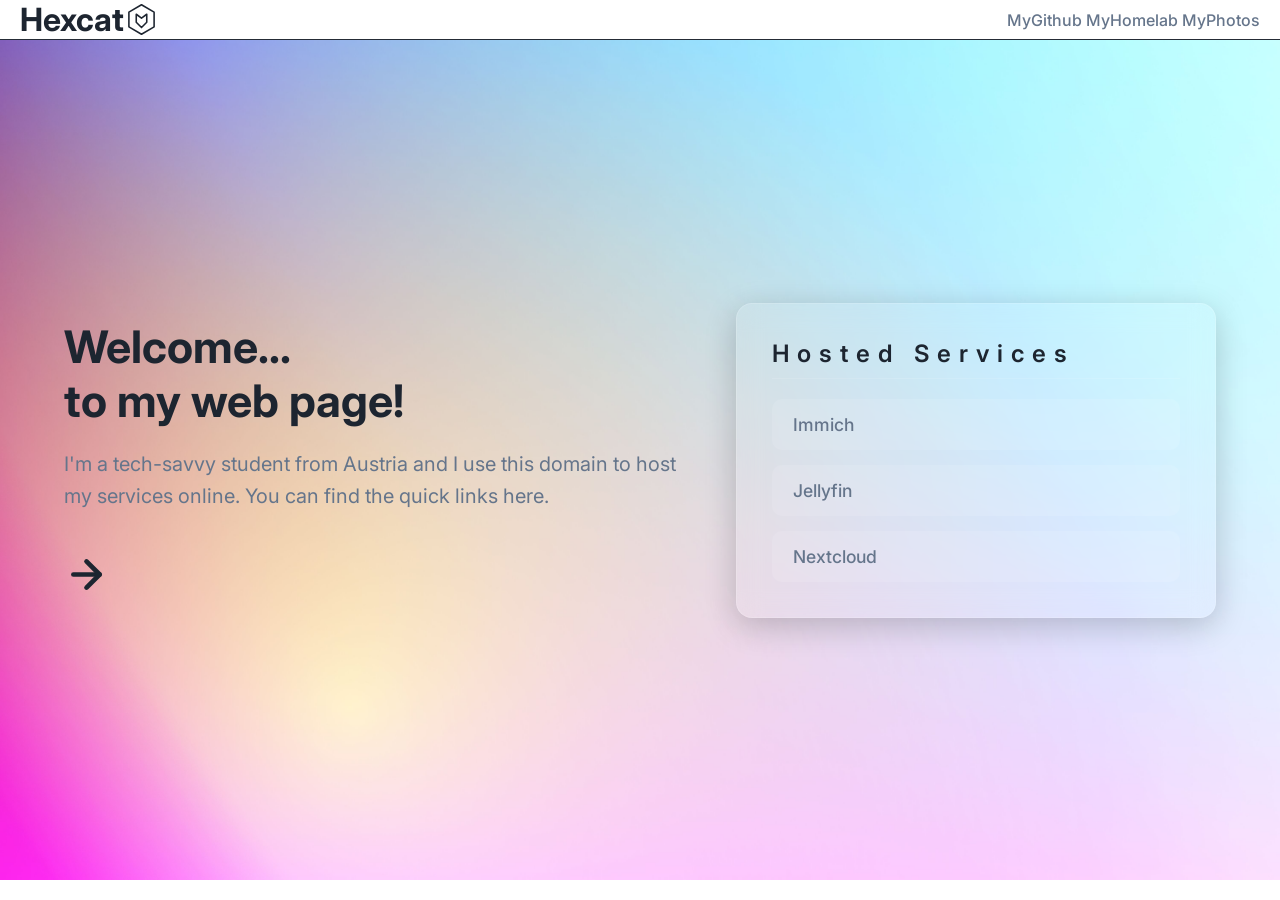
==== index.html @ 540a3f4b "First version of my landing page of hexcat.at." ====
<!DOCTYPE html>
<html lang="en">
<head>
    <meta charset="UTF-8">
    <meta name="viewport" content="width=device-width, initial-scale=1.0">
    <link rel="stylesheet" href="style/style.css">
    <title>Welcome - hexcat.at</title>
</head>
<body>
    <header>
        <div id="logo">
            <h1>Hexcat</h1>
            <svg viewBox="0 0 100 100" xmlns="http://www.w3.org/2000/svg">
                <polygon points="50,8 86,29 86,71 50,92 14,71 14,29"
                         fill="none"
                         stroke="#1D2530"
                         stroke-width="4.5"
                         stroke-linejoin="round" />

                <path d="M 35,35
                         L 50,46
                         L 65,35
                         L 65,58
                         L 50,73
                         L 35,58
                         Z"
                      fill="none"
                      stroke="#1D2530"
                      stroke-width="4.5"
                      stroke-linecap="round"
                      stroke-linejoin="round" />
            </svg>
        </div>
        
        <nav>
            <a href="https://github.com">MyGithub</a>
            <a href="#">MyHomelab</a>
            <a href="#">MyPhotos</a>
        </nav>
    </header>
    <div id="hero">
        <div id="hero-content">
            <div class="hero-left">
                <h1><b>Welcome...</b></b><br>to my web page!</h1>
                <h2>I'm a tech-savvy student from Austria and I use this domain to host my services online. You can find the quick links here.</h2>
                <div class="hero-arrow">
                    <svg viewBox="0 0 24 24" fill="none" stroke="currentColor" stroke-width="2.5" stroke-linecap="round" stroke-linejoin="round">
                        <line x1="5" y1="12" x2="19" y2="12"></line>
                        <polyline points="12 5 19 12 12 19"></polyline>
                    </svg>
                </div>
            </div>
            <div class="hero-right">
                <h3>Hosted Services</h3>
                <ul class="service-links">
                    <li><a href="https://immich.hexcat.at" target="_blank" rel="noopener noreferrer">Immich</a></li>
                    <li><a href="https://jellyfin.hexcat.at" target="_blank" rel="noopener noreferrer">Jellyfin</a></li>
                    <li><a href="https://nextcloud.hexcat.at" target="_blank" rel="noopener noreferrer">Nextcloud</a></li>
                </ul>
            </div>
        </div>
    </div>
    <footer></footer>
    <!--<script src="js/script.js"></script>-->
</body>
</html>
---- style/style.css ----
@import url('https://fonts.googleapis.com/css2?family=Inter:ital,opsz,wght@0,14..32,100..900;1,14..32,100..900&display=swap');
*{
    box-sizing: border-box;
    margin: 0;
    padding: 0;
}
body{
    font-family: Inter,system-ui,sans-serif;
    color: #1D2530;
}

/*HEADER*/
header{
    padding: 0 20px;
    display: flex;
    height: 40px;
    justify-content: space-between;
    align-items: center;
    border-bottom: #252c36 1px solid;
}
#logo{
    display: flex;
    align-items: center;
}
#logo h1{
}
#logo svg{
    width: 35px;
    height: 35px;
    fill: none;
    stroke: #1D2530;
    stroke-width: 2;
    stroke-linejoin: round;
}
nav a{
    color: #65758B;
    text-decoration: none;
    font-weight: 500;
}


/*HERO*/
#hero{
    min-height: calc(100vh - 60px);
    background-color: #f8fafc;
    background-image: url("../img/bg/pexels-codioful-7134981.jpg");
    background-position: center;
    background-size: cover;
    display: flex;
    align-items: center;
    color: #1D2530;
}
#hero-content{
    width: 90%;
    max-width: 1200px;
    margin: 0 auto;
    display: flex;
    align-items: center;
    justify-content: space-between;
    gap: 60px;
}
/* Left Hero*/
.hero-left{
    flex: 1.2;
}
.hero-left h1{
    font-size: 2.8rem;
    margin-bottom: 20px;
}
.hero-left h2{
    font-size: 1.25rem;
    font-weight: 400;
    line-height: 1.6;
    color: #65758B;
}
/* Arrow Animation*/
.hero-arrow{
    margin-top: 40px;
    color: #1D2530;
    display: inline-block;
    animation: bounceRight 2s infinite;
}
.hero-arrow svg{
    width: 45px;
    height: 45px;
}
@keyframes bounceRight {
    0%, 20%, 50%, 80%, 100% {transform: translateX(0);}
    40% { transform: translateX(12px)}
    60% { transform: translateX(6px)}
}

/*Right Hero*/
.hero-right{
    flex: 0.8;
    background: rgba(255, 255, 255, 0.07);
    padding: 35px;
    border-radius: 16px;
    backdrop-filter: blur(12px);
    -webkit-backdrop-filter: blur(12px);
    border: 1px solid rgba(255, 255, 255, 0.15);
    box-shadow: 0 8px 32px 0 rgba(0, 0, 0, 0.2);
}
.hero-right h3{
    font-size: 1.5rem;
    margin-bottom: 20px;
    font-weight: 600;
    letter-spacing: 0.5rem;
    border-bottom: 1px solid rgba(255, 255, 255, 0.1);
    padding-bottom: 10px;
}
.service-links{
    list-style: none;
}
.service-links li{
    margin-bottom: 15px;
}
.service-links li:last-child{
    margin-bottom: 0;
}
.service-links a{
    display: block;
    color: #65758B;
    text-decoration: none;
    font-size: 1.1rem;
    font-weight: 500;
    padding: 14px 20px;
    background: rgba(255, 255, 255, 0.1);
    border-radius: 10px;
    transition: all 0.25s ease;
    border: 1px solid transparent;
}
.service-links a:hover{
    background: rgba(255, 255, 255, 0.2);

}
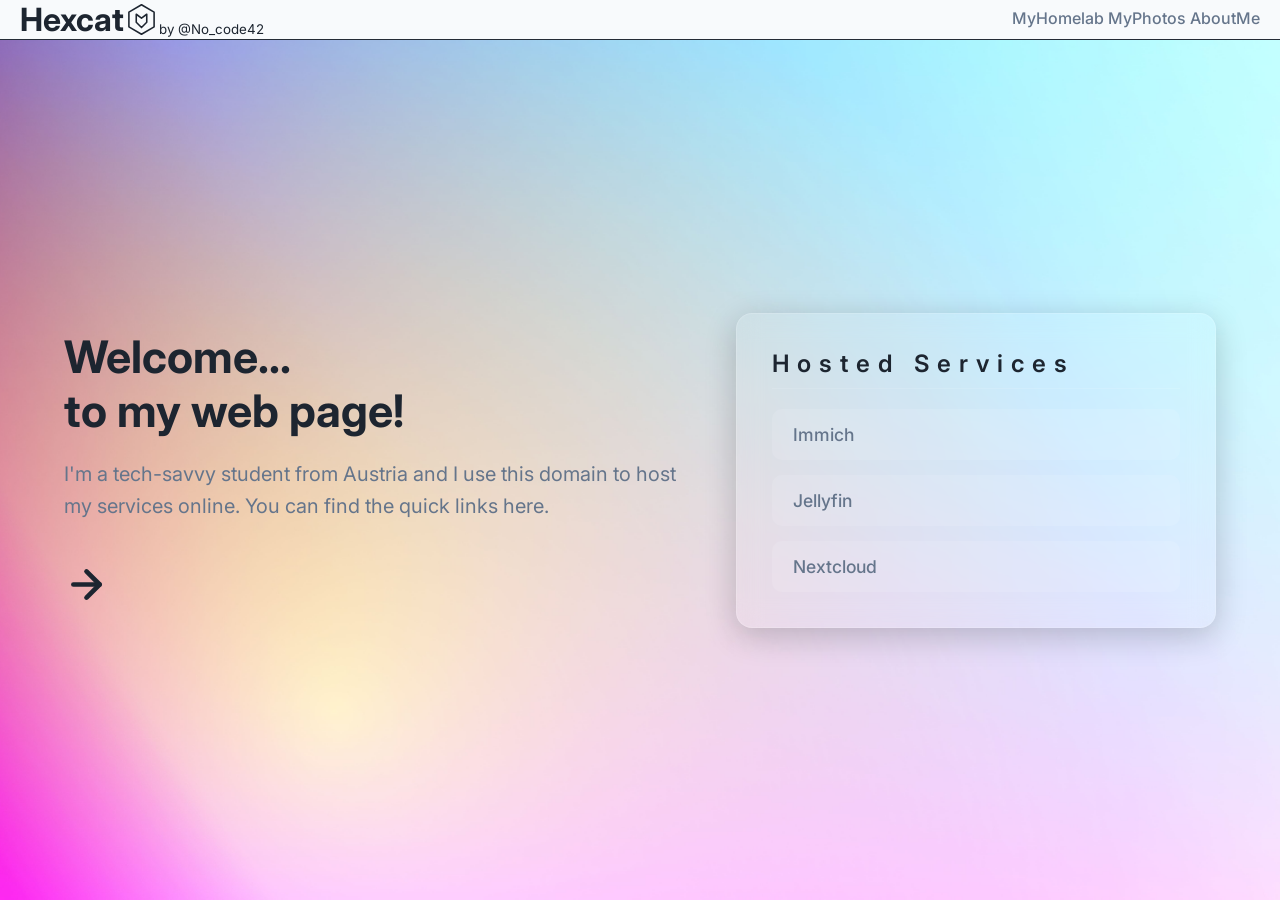
==== commit 9b6a8555: "Optimized header layout, added "made by" link, added hover effects for the nav-bar, created files fo" ====
--- a/index.html
+++ b/index.html
@@ -8,37 +8,39 @@
 </head>
 <body>
     <header>
-        <div id="logo">
-            <h1>Hexcat</h1>
-            <svg viewBox="0 0 100 100" xmlns="http://www.w3.org/2000/svg">
-                <polygon points="50,8 86,29 86,71 50,92 14,71 14,29"
-                         fill="none"
-                         stroke="#1D2530"
-                         stroke-width="4.5"
-                         stroke-linejoin="round" />
+        <div class="header-left">
+            <a href="#top" id="logo">
+                <h1>Hexcat</h1>
+                <svg viewBox="0 0 100 100" xmlns="http://www.w3.org/2000/svg">
+                    <polygon points="50,8 86,29 86,71 50,92 14,71 14,29"
+                             fill="none"
+                             stroke="#1D2530"
+                             stroke-width="4.5"
+                             stroke-linejoin="round" />
 
-                <path d="M 35,35
-                         L 50,46
-                         L 65,35
-                         L 65,58
-                         L 50,73
-                         L 35,58
-                         Z"
-                      fill="none"
-                      stroke="#1D2530"
-                      stroke-width="4.5"
-                      stroke-linecap="round"
-                      stroke-linejoin="round" />
-            </svg>
+                    <path d="M 35,35
+                             L 50,46
+                             L 65,35
+                             L 65,58
+                             L 50,73
+                             L 35,58
+                             Z"
+                          fill="none"
+                          stroke="#1D2530"
+                          stroke-width="4.5"
+                          stroke-linecap="round"
+                          stroke-linejoin="round" />
+                </svg>
+            </a>
+            <a href="https://www.instagram.com/no_code42/" class="by-tag" target="_blank"><sub>by @No_code42</sub></a>
         </div>
-        
         <nav>
-            <a href="https://github.com">MyGithub</a>
-            <a href="#">MyHomelab</a>
-            <a href="#">MyPhotos</a>
+            <a href="pages/homelab.html">MyHomelab</a>
+            <a href="pages/photos.html">MyPhotos</a>
+            <a href="pages/about.html">AboutMe</a>
         </nav>
     </header>
-    <div id="hero">
+    <main id="hero">
         <div id="hero-content">
             <div class="hero-left">
                 <h1><b>Welcome...</b></b><br>to my web page!</h1>
@@ -53,13 +55,13 @@
             <div class="hero-right">
                 <h3>Hosted Services</h3>
                 <ul class="service-links">
-                    <li><a href="https://immich.hexcat.at" target="_blank" rel="noopener noreferrer">Immich</a></li>
-                    <li><a href="https://jellyfin.hexcat.at" target="_blank" rel="noopener noreferrer">Jellyfin</a></li>
+                    <li><a href="https://photos.hexcat.at" target="_blank" rel="noopener noreferrer">Immich</a></li>
+                    <li><a href="https://stream.hexcat.at" target="_blank" rel="noopener noreferrer">Jellyfin</a></li>
                     <li><a href="https://nextcloud.hexcat.at" target="_blank" rel="noopener noreferrer">Nextcloud</a></li>
                 </ul>
             </div>
         </div>
-    </div>
+    </main>
     <footer></footer>
     <!--<script src="js/script.js"></script>-->
 </body>
--- a/style/style.css
+++ b/style/style.css
@@ -5,9 +5,16 @@
     margin: 0;
     padding: 0;
 }
+html{
+    scroll-behavior: smooth;
+}
 body{
     font-family: Inter,system-ui,sans-serif;
     color: #1D2530;
+    background-color: #f8fafc;
+    background-image: url("../img/bg/pexels-codioful-7134981.jpg");
+    background-position: center;
+    background-size: cover;
 }
 
 /*HEADER*/
@@ -18,6 +25,18 @@
     justify-content: space-between;
     align-items: center;
     border-bottom: #252c36 1px solid;
+    background-color: #f8fafc;
+}
+header a{
+    color: #1D2530;
+    text-decoration: none;
+}
+.header-left{
+    display: flex;
+    align-items: end;
+}
+.by-tag{
+padding-bottom:2px;
 }
 #logo{
     display: flex;
@@ -37,16 +56,33 @@
     color: #65758B;
     text-decoration: none;
     font-weight: 500;
-}
-
+    position: relative;
+    display: inline-block;
+    overflow: hidden;
+}
+nav a::after {
+    content: '';
+    position: absolute;
+    bottom: 0;
+    left: 0;
+    height: 1px;
+    width: 100%;
+    background-color: #65758B;
+    background-size: 200% auto;
+    transition: all .5s;
+    transform: translateX(-100%);
+}
+nav a:hover::after {
+    transform: translateX(0%);
+}
+nav a, .nav-active::after{
+    transform: translateX(0%);
+}
 
 /*HERO*/
 #hero{
-    min-height: calc(100vh - 60px);
-    background-color: #f8fafc;
-    background-image: url("../img/bg/pexels-codioful-7134981.jpg");
-    background-position: center;
-    background-size: cover;
+    min-height: calc(100vh - 40px);
+
     display: flex;
     align-items: center;
     color: #1D2530;
@@ -134,4 +170,131 @@
 .service-links a:hover{
     background: rgba(255, 255, 255, 0.2);
 
+}
+/*HERO RESPONSIVE */
+@media (max-width: 900px) {
+    #hero-content {
+        flex-direction: column;
+        gap: 40px;
+        text-align: center;
+        padding: 50px 0;
+    }
+
+    .hero-left h1 {
+        font-size: 2.2rem;
+    }
+
+    /* Pfeil dreht sich auf Mobile nach unten und bounct vertikal */
+    .hero-arrow {
+        margin-top: 25px;
+        animation: bounceDown 2s infinite;
+    }
+
+    .hero-right {
+        width: 100%;
+        max-width: 450px;
+    }
+
+    .service-links a:hover {
+        transform: translateY(-4px); /* Auf Mobile lieber nach oben statt nach rechts swipen */
+    }
+}
+
+@keyframes bounceDown {
+    0%, 20%, 50%, 80%, 100% { transform: translateY(0) rotate(90deg); }
+    40% { transform: translateY(12px) rotate(90deg); }
+    60% { transform: translateY(6px) rotate(90deg); }
+}
+
+/* --- ABOUT SECTION --- */
+#about {
+    min-height: calc(100vh - 40px);
+    width: 90%;
+    max-width: 1200px;
+    margin: 10vh auto 0 auto;
+    display: flex;
+    flex-direction: column;
+    align-items: center;
+    color: #1D2530;
+}
+
+.about-row {
+    display: flex;
+    flex-direction: row;
+    align-items: center;
+    justify-content: space-between;
+    gap: 60px;
+    margin-bottom: 10vh;
+    width: 100%;
+}
+
+.about-row-left, .about-row-right {
+    flex: 1.2;
+}
+
+/* Überschriften-Hierarchie */
+.about-row h1 {
+    font-size: 2.5rem;
+    font-weight: 800;
+    line-height: 1.2;
+    margin-bottom: 20px;
+    letter-spacing: -0.03em;
+}
+
+.about-row h2 {
+    font-size: 1.6rem;
+    font-weight: 600;
+    line-height: 1.3;
+    margin-bottom: 15px;
+    color: #252c36;
+}
+
+.about-row h3 {
+    font-size: 1.2rem;
+    font-weight: 600;
+    color: #65758B;
+    margin-bottom: 15px;
+}
+
+/* Fließtext / Absätze */
+.about-row p {
+    font-size: 1.1rem;
+    line-height: 1.6;
+    color: #4A5568; /* Leicht sanfteres Dunkelgrau für Fließtext */
+    margin-bottom: 15px;
+}
+
+/* Listen-Formatierung */
+.about-row ul {
+    list-style-position: inside;
+    margin-bottom: 20px;
+}
+
+.about-row li {
+    font-size: 1.1rem;
+    color: #4A5568;
+    margin-bottom: 8px;
+    line-height: 1.5;
+}
+
+/* Call to Action (CTA) am Ende */
+.about-cta {
+    text-align: center;
+    margin: 5vh 0 10vh 0;
+    font-size: 1.5rem;
+    font-weight: 500;
+}
+
+.about-cta a {
+    color: #1D2530;
+    text-decoration: none;
+    font-weight: 700;
+    border-bottom: 2px solid #65758B;
+    transition: color 0.2s ease, border-color 0.2s ease;
+    padding-bottom: 2px;
+}
+
+.about-cta a:hover {
+    color: #65758B;
+    border-color: #1D2530;
 }
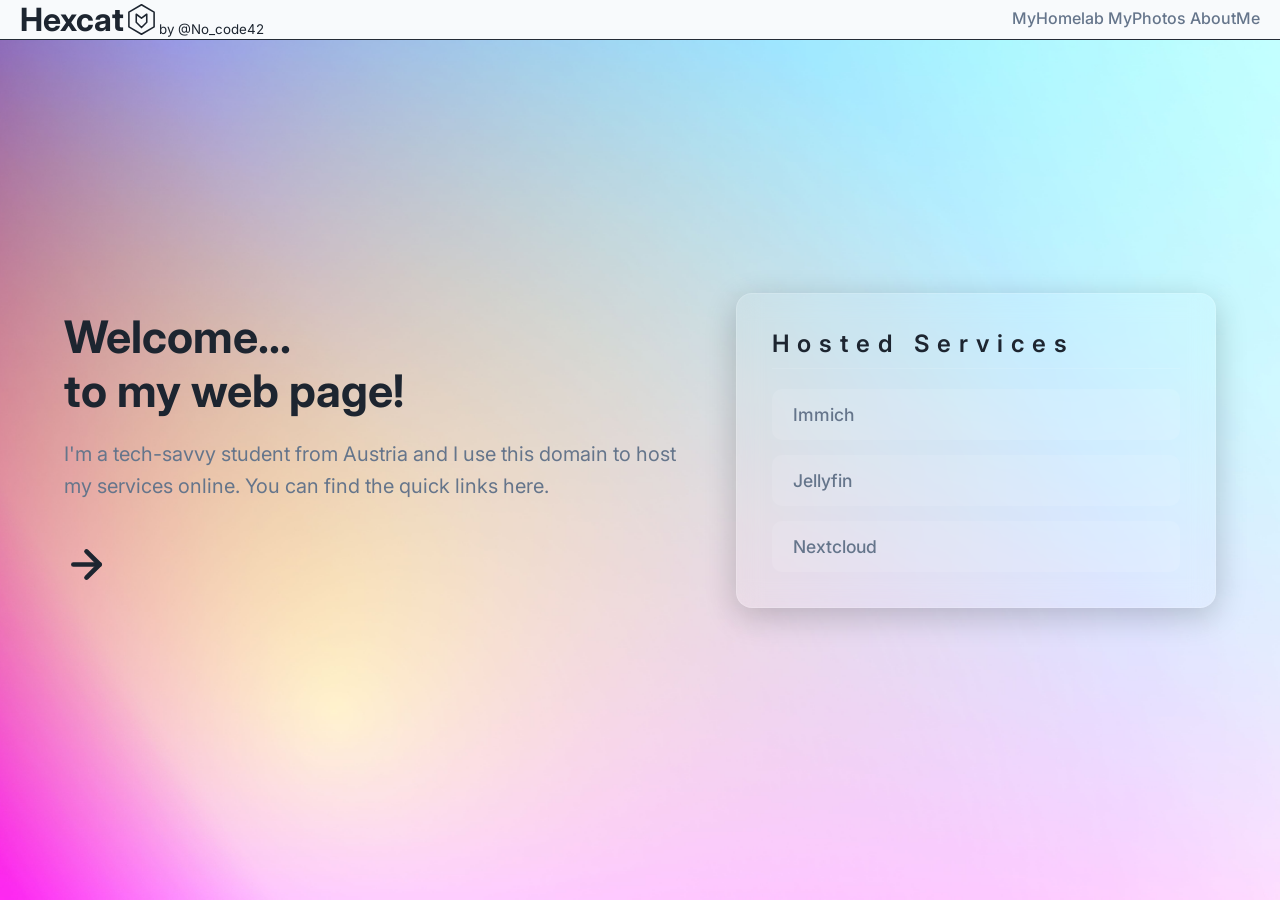
==== commit f69186e6: "Finished layout, content and responsive design of all pages." ====
--- a/index.html
+++ b/index.html
@@ -3,6 +3,7 @@
 <head>
     <meta charset="UTF-8">
     <meta name="viewport" content="width=device-width, initial-scale=1.0">
+    <link rel="icon" type="image/svg+xml" href="img/icons/cat-isolated.svg">
     <link rel="stylesheet" href="style/style.css">
     <title>Welcome - hexcat.at</title>
 </head>
@@ -62,7 +63,5 @@
             </div>
         </div>
     </main>
-    <footer></footer>
-    <!--<script src="js/script.js"></script>-->
 </body>
 </html>
--- a/style/style.css
+++ b/style/style.css
@@ -19,6 +19,11 @@
 
 /*HEADER*/
 header{
+    position: fixed;
+    width: 100%;
+    z-index: 99;
+    top: 0;
+    left: 0;
     padding: 0 20px;
     display: flex;
     height: 40px;
@@ -81,8 +86,7 @@
 
 /*HERO*/
 #hero{
-    min-height: calc(100vh - 40px);
-
+    height: 100vh;
     display: flex;
     align-items: center;
     color: #1D2530;
@@ -184,7 +188,6 @@
         font-size: 2.2rem;
     }
 
-    /* Pfeil dreht sich auf Mobile nach unten und bounct vertikal */
     .hero-arrow {
         margin-top: 25px;
         animation: bounceDown 2s infinite;
@@ -196,7 +199,7 @@
     }
 
     .service-links a:hover {
-        transform: translateY(-4px); /* Auf Mobile lieber nach oben statt nach rechts swipen */
+        transform: translateY(-4px);
     }
 }
 
@@ -206,9 +209,9 @@
     60% { transform: translateY(6px) rotate(90deg); }
 }
 
-/* --- ABOUT SECTION --- */
+/* --- ABOUT PAGE --- */
 #about {
-    min-height: calc(100vh - 40px);
+    min-height: 100vh;
     width: 90%;
     max-width: 1200px;
     margin: 10vh auto 0 auto;
@@ -231,8 +234,15 @@
 .about-row-left, .about-row-right {
     flex: 1.2;
 }
-
-/* Überschriften-Hierarchie */
+.about-row-left img, .about-row-right img {
+    max-width: 40vh;
+    overflow: hidden;
+    border-radius: 12px;
+    background-color: rgba(255, 255, 255, 0.05);
+    border: 1px solid rgba(255, 255, 255, 0.1);
+    box-shadow: 0 4px 20px rgba(0, 0, 0, 0.05);
+}
+
 .about-row h1 {
     font-size: 2.5rem;
     font-weight: 800;
@@ -256,15 +266,13 @@
     margin-bottom: 15px;
 }
 
-/* Fließtext / Absätze */
 .about-row p {
     font-size: 1.1rem;
     line-height: 1.6;
-    color: #4A5568; /* Leicht sanfteres Dunkelgrau für Fließtext */
-    margin-bottom: 15px;
-}
-
-/* Listen-Formatierung */
+    color: #4A5568;
+    margin-bottom: 15px;
+}
+
 .about-row ul {
     list-style-position: inside;
     margin-bottom: 20px;
@@ -277,7 +285,7 @@
     line-height: 1.5;
 }
 
-/* Call to Action (CTA) am Ende */
+/* Call to Action */
 .about-cta {
     text-align: center;
     margin: 5vh 0 10vh 0;
@@ -297,4 +305,345 @@
 .about-cta a:hover {
     color: #65758B;
     border-color: #1D2530;
+}
+/* --- ABOUT RESPONSIVE --- */
+@media (max-width: 900px) {
+    #about {
+        margin-top: 60px;
+        padding-bottom: 40px;
+    }
+
+    .about-row {
+        flex-direction: column;
+        gap: 35px;
+        margin-bottom: 8vh;
+        text-align: center;
+    }
+
+    .about-row:nth-of-type(2) {
+        flex-direction: column-reverse;
+    }
+
+    .about-row-left, .about-row-right {
+        width: 100%;
+    }
+
+    .about-row-left img, .about-row-right img {
+        max-width: 100%;
+        width: 280px;
+        height: auto;
+        max-height: 35vh;
+        object-fit: cover;
+        margin: 0 auto;
+    }
+
+    .about-row h1 {
+        font-size: 2rem;
+    }
+
+    .about-row h2 {
+        font-size: 1.4rem;
+    }
+
+    .about-row h3 {
+        font-size: 1.1rem;
+    }
+
+    .about-row ul {
+        display: inline-block;
+        text-align: left;
+        margin: 0 auto 20px auto;
+    }
+}
+
+/* --- PHOTO PAGE --- */
+#photos{
+    min-height: 100vh;
+    width: 90%;
+    max-width: 1200px;
+    margin: 10vh auto 0 auto;
+    color: #1D2530;
+}
+.photo-intro {
+    text-align: center;
+    margin-bottom: 60px;
+}
+
+.photo-intro h1 {
+    font-size: 2.8rem;
+    font-weight: 800;
+    margin-bottom: 15px;
+}
+
+.photo-intro p {
+    font-size: 1.2rem;
+    color: #65758B;
+}
+
+.photo-grid {
+    display: grid;
+    grid-template-columns: repeat(auto-fill, minmax(250px, 1fr));
+    grid-auto-rows: 220px;
+    gap: 20px;
+    grid-auto-flow: dense;
+    margin-bottom: 10vh;
+}
+
+.photo-item {
+    position: relative;
+    overflow: hidden;
+    border-radius: 12px;
+    background-color: rgba(255, 255, 255, 0.05);
+    border: 1px solid rgba(255, 255, 255, 0.1);
+    box-shadow: 0 4px 20px rgba(0, 0, 0, 0.05);
+}
+
+.photo-item img {
+    width: 100%;
+    height: 100%;
+    object-fit: cover;
+    display: block;
+    transition: transform 0.4s cubic-bezier(0.25, 1, 0.5, 1);
+}
+
+.photo-item:hover img {
+    transform: scale(1.04);
+}
+
+@media (min-width: 600px) {
+    .photo-item.wide {
+        grid-column: span 2;
+    }
+    .photo-item.tall {
+        grid-row: span 2;
+    }
+    .photo-item.big {
+        grid-column: span 2;
+        grid-row: span 2;
+    }
+}
+
+/* Responsive Mobile */
+@media (max-width: 600px) {
+    .photo-grid {
+        grid-template-columns: 1fr;
+        grid-auto-rows: 300px;
+    }
+}
+
+/* --- HOMELAB SECTION --- */
+#homelab {
+    width: 90%;
+    max-width: 1200px;
+    margin: 10vh auto 0 auto;
+    color: #1D2530;
+}
+
+.homelab-intro {
+    text-align: center;
+    margin-bottom: 80px;
+}
+
+.homelab-intro h1 {
+    font-size: 2.8rem;
+    font-weight: 800;
+    margin-bottom: 15px;
+}
+
+.homelab-intro p {
+    font-size: 1.2rem;
+    color: #65758B;
+    max-width: 600px;
+    margin: 0 auto;
+}
+
+/* --- HARDWARE SPLIT SECTION --- */
+.hardware-section {
+    display: flex;
+    flex-direction: row;
+    gap: 60px;
+    align-items: center;
+    margin-bottom: 12vh;
+}
+
+.hardware-visual, .hardware-specs {
+    flex: 1;
+}
+
+/* --- HARDWARE VISUAL FRAME --- */
+.hardware-visual {
+    flex: 1;
+    background: rgba(255, 255, 255, 0.1);
+    backdrop-filter: blur(16px);
+    -webkit-backdrop-filter: blur(16px);
+    border: 1px solid rgba(255, 255, 255, 0.25);
+    border-radius: 20px;
+    padding: 16px;
+    box-shadow: 0 20px 40px rgba(0, 0, 0, 0.12),
+    0 1px 3px rgba(0, 0, 0, 0.05);
+    transition: transform 0.4s cubic-bezier(0.25, 1, 0.5, 1),
+    box-shadow 0.4s cubic-bezier(0.25, 1, 0.5, 1);
+    display: flex;
+    align-items: center;
+    justify-content: center;
+}
+
+.hardware-visual:hover {
+    transform: translateY(-6px);
+    box-shadow: 0 30px 60px rgba(0, 0, 0, 0.18),
+    0 2px 8px rgba(0, 0, 0, 0.08);
+}
+
+.hardware-visual img {
+    width: 100%;
+    height: auto;
+    max-height: 500px;
+    object-fit: contain;
+    border-radius: 12px;
+    box-shadow: inset 0 0 20px rgba(0,0,0,0.2);
+    display: block;
+}
+
+/* Responsive Mobile */
+@media (max-width: 900px) {
+    .hardware-visual {
+        width: 100%;
+        padding: 10px;
+    }
+    .hardware-visual img {
+        max-height: 350px;
+    }
+}
+
+.rack-photo-placeholder {
+    width: 100%;
+    height: 450px;
+    background: rgba(255, 255, 255, 0.15);
+    backdrop-filter: blur(12px);
+    -webkit-backdrop-filter: blur(12px);
+    border: 1px solid rgba(255, 255, 255, 0.2);
+    border-radius: 16px;
+    box-shadow: 0 8px 32px 0 rgba(0, 0, 0, 0.1);
+    display: flex;
+    align-items: center;
+    justify-content: center;
+    color: #65758B;
+}
+
+.hardware-specs h2 {
+    font-size: 2.2rem;
+    font-weight: 700;
+    margin-bottom: 15px;
+}
+
+.hardware-specs > p {
+    font-size: 1.1rem;
+    color: #65758B;
+    margin-bottom: 30px;
+}
+
+.spec-item {
+    display: flex;
+    flex-direction: row;
+    gap: 20px;
+    margin-bottom: 25px;
+    background: rgba(255, 255, 255, 0.4);
+    padding: 20px;
+    border-radius: 12px;
+    border: 1px solid rgba(255, 255, 255, 0.5);
+}
+
+.spec-item h3 {
+    font-size: 1.2rem;
+    font-weight: 600;
+    margin-bottom: 5px;
+}
+
+.spec-item p {
+    font-size: 1rem;
+    color: #4A5568;
+    line-height: 1.5;
+}
+
+/* --- SOFTWARE GRID SECTION --- */
+.software-section h2 {
+    font-size: 2.2rem;
+    font-weight: 700;
+    text-align: center;
+    margin-bottom: 10px;
+}
+
+.software-section .section-desc {
+    text-align: center;
+    font-size: 1.1rem;
+    color: #65758B;
+    margin-bottom: 40px;
+}
+
+.software-grid {
+    display: grid;
+    grid-template-columns: repeat(auto-fill, minmax(320px, 1fr));
+    gap: 25px;
+    margin-bottom: 10vh;
+}
+
+.software-card {
+    background: rgba(255, 255, 255, 0.2);
+    backdrop-filter: blur(8px);
+    -webkit-backdrop-filter: blur(8px);
+    border: 1px solid rgba(255, 255, 255, 0.2);
+    padding: 25px;
+    border-radius: 14px;
+    box-shadow: 0 4px 20px rgba(0, 0, 0, 0.05);
+    transition: transform 0.3s ease, background 0.3s ease;
+}
+
+.software-card:hover {
+    transform: translateY(-5px);
+    background: rgba(255, 255, 255, 0.4);
+}
+
+.card-header {
+    display: flex;
+    justify-content: space-between;
+    align-items: center;
+    margin-bottom: 15px;
+}
+
+.card-header h3 {
+    font-size: 1.3rem;
+    font-weight: 700;
+}
+
+.badge {
+    font-size: 0.75rem;
+    font-weight: 600;
+    padding: 4px 10px;
+    border-radius: 20px;
+    text-transform: uppercase;
+    letter-spacing: 0.05em;
+}
+.badge.media { background: #E0F2FE; color: #0369A1; }
+.badge.storage { background: #DCFCE7; color: #15803D; }
+.badge.network { background: #FEE2E2; color: #B91C1C; }
+.badge.core { background: #F3E8FF; color: #6B21A8; }
+
+.software-card p {
+    font-size: 0.95rem;
+    color: #4A5568;
+    line-height: 1.6;
+}
+
+/* --- RESPONSIVE ADJUSTMENTS --- */
+@media (max-width: 900px) {
+    .hardware-section {
+        flex-direction: column;
+        gap: 40px;
+    }
+    .hardware-visual, .hardware-specs {
+        width: 100%;
+    }
+    .rack-photo-placeholder {
+        height: 300px;
+    }
 }
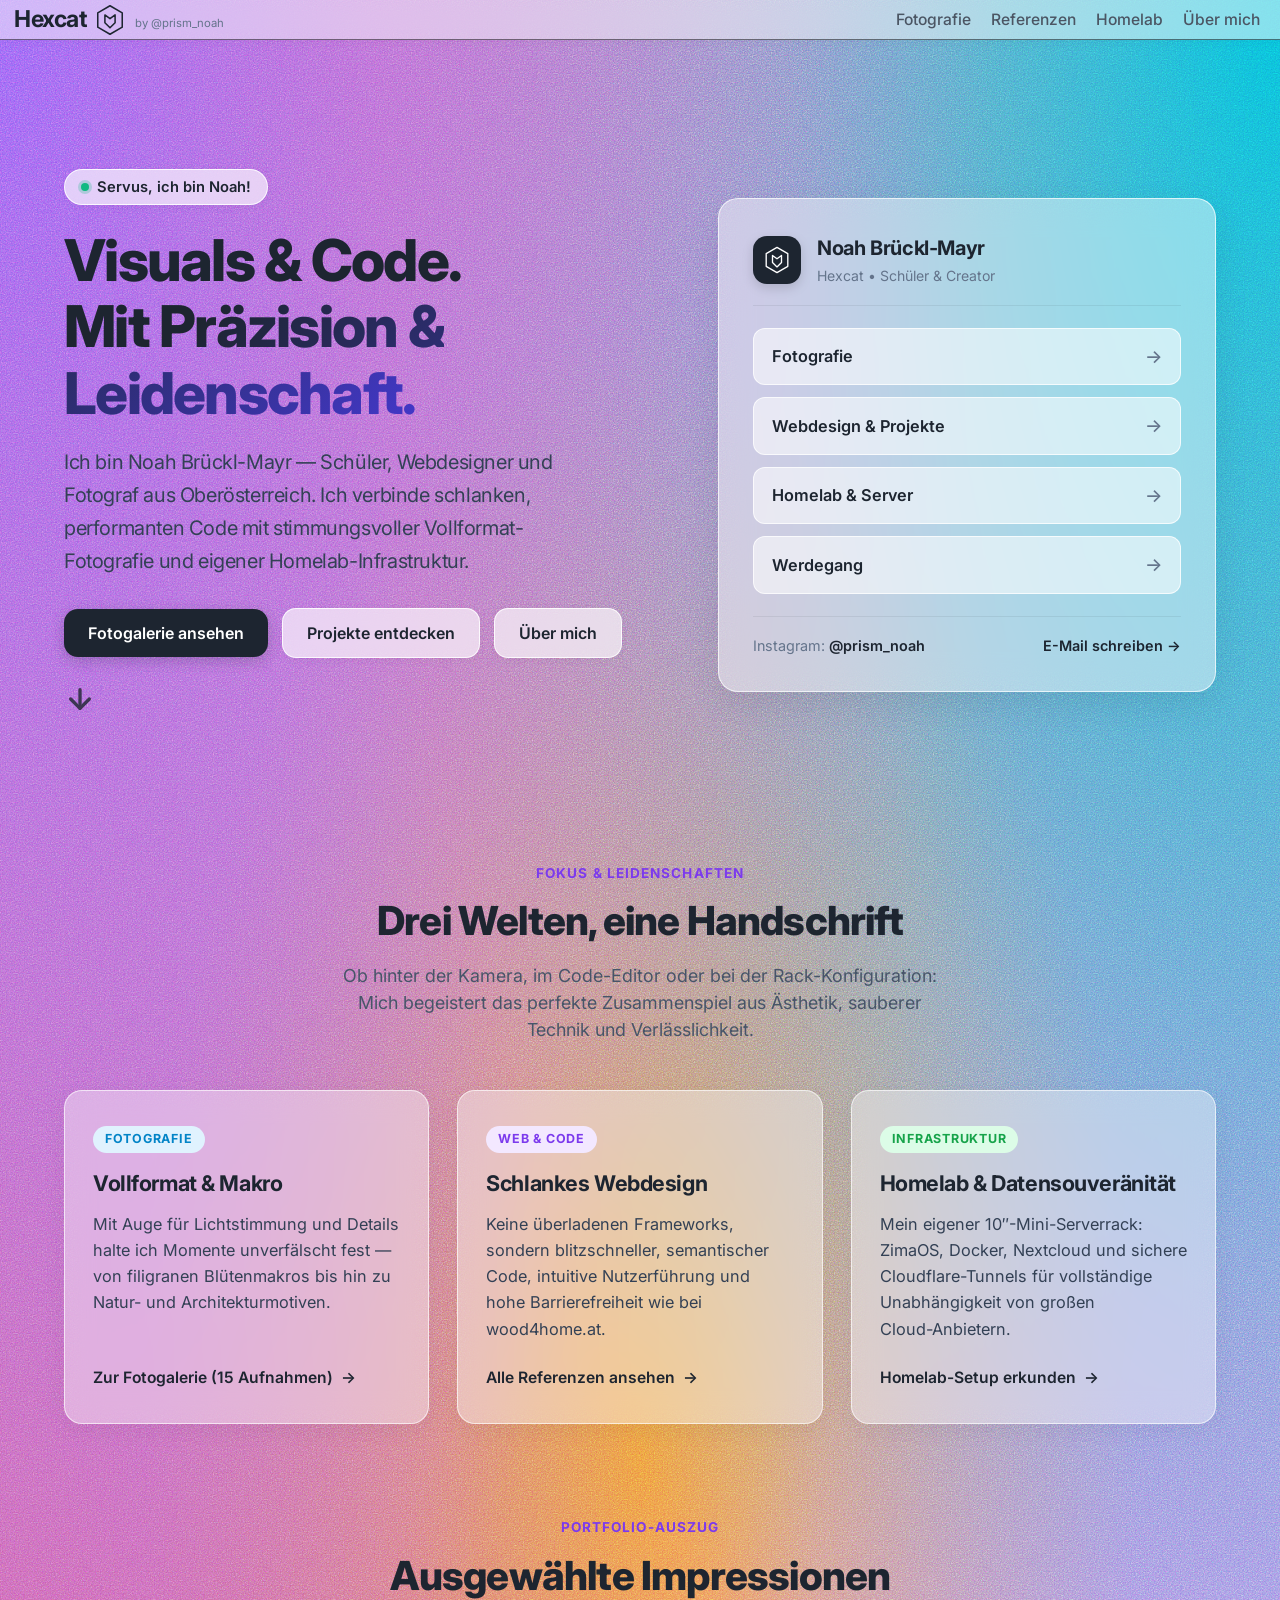
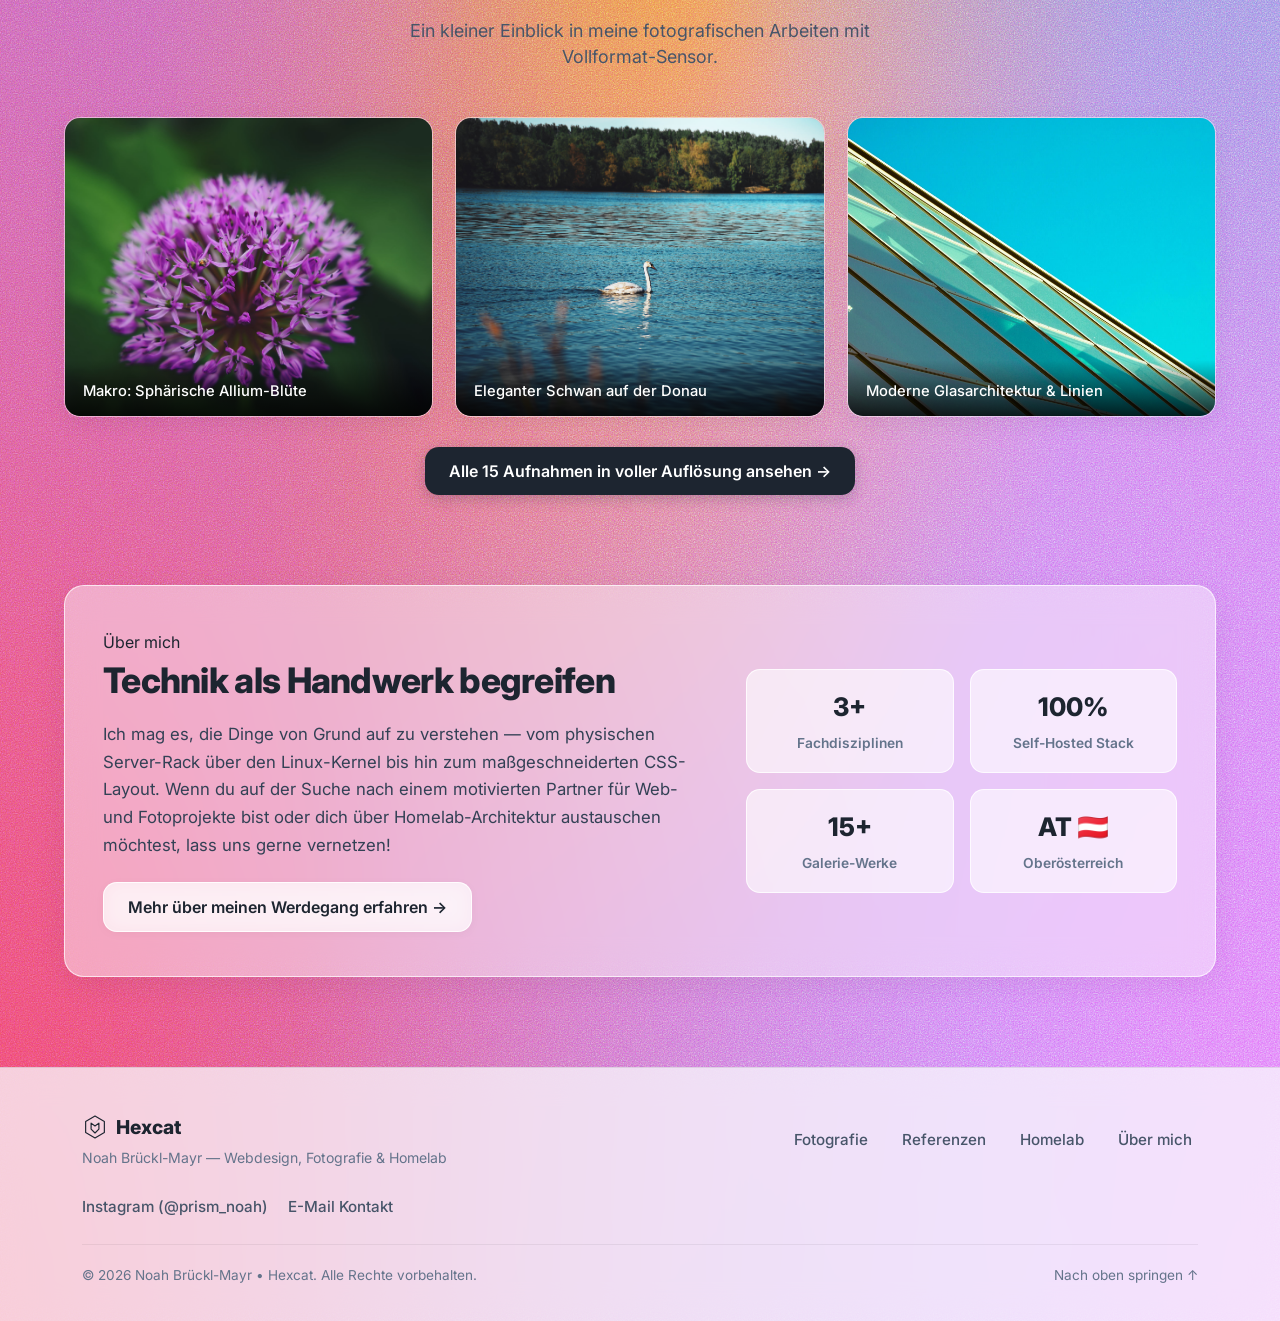
==== commit ebedae98: "reworked the page design and layout" ====
--- a/index.html
+++ b/index.html
@@ -1,24 +1,31 @@
 <!DOCTYPE html>
-<html lang="en">
+<html lang="de">
 <head>
     <meta charset="UTF-8">
     <meta name="viewport" content="width=device-width, initial-scale=1.0">
+    <meta name="description" content="Noah Brückl-Mayr — Schüler, Webdesigner und Fotograf aus Österreich. Schlanke Webentwicklung, Vollformat-Fotografie und Homelab-Infrastruktur.">
+    <meta name="theme-color" content="#f8fafc">
+    <meta property="og:title" content="Noah Brückl-Mayr — Webdesign, Fotografie & Homelab | Hexcat">
+    <meta property="og:description" content="Schüler, Webdesigner und Fotograf aus Österreich. Schlanke Webentwicklung, Vollformat-Fotografie und Homelab-Infrastruktur.">
+    <meta property="og:type" content="website">
+    <meta property="og:locale" content="de_AT">
     <link rel="icon" type="image/svg+xml" href="img/icons/cat-isolated.svg">
     <link rel="stylesheet" href="style/style.css">
-    <title>Welcome - hexcat.at</title>
+    <title>Noah Brückl-Mayr — Webdesign, Fotografie & Homelab | Hexcat</title>
+    <script src="js/script.js" defer></script>
 </head>
 <body>
+    <a href="#main-content" class="skip-link">Zum Hauptinhalt springen</a>
     <header>
         <div class="header-left">
-            <a href="#top" id="logo">
+            <a href="./" id="logo" aria-label="Hexcat Startseite">
                 <h1>Hexcat</h1>
-                <svg viewBox="0 0 100 100" xmlns="http://www.w3.org/2000/svg">
+                <svg viewBox="0 0 100 100" xmlns="http://www.w3.org/2000/svg" aria-hidden="true" focusable="false">
                     <polygon points="50,8 86,29 86,71 50,92 14,71 14,29"
                              fill="none"
                              stroke="#1D2530"
                              stroke-width="4.5"
                              stroke-linejoin="round" />
-
                     <path d="M 35,35
                              L 50,46
                              L 65,35
@@ -33,35 +40,216 @@
                           stroke-linejoin="round" />
                 </svg>
             </a>
-            <a href="https://www.instagram.com/no_code42/" class="by-tag" target="_blank"><sub>by @No_code42</sub></a>
+            <a href="https://www.instagram.com/prism_noah/" class="by-tag" target="_blank" rel="noopener noreferrer"><sub>by @prism_noah</sub></a>
         </div>
-        <nav>
-            <a href="pages/homelab.html">MyHomelab</a>
-            <a href="pages/photos.html">MyPhotos</a>
-            <a href="pages/about.html">AboutMe</a>
+        <input type="checkbox" id="menu-toggle" class="menu-toggle" aria-label="Navigationsmenü umschalten">
+        <label for="menu-toggle" class="menu-icon" aria-hidden="true">
+            <span></span>
+            <span></span>
+            <span></span>
+        </label>
+        <nav aria-label="Hauptnavigation">
+            <a href="pages/photos/">Fotografie</a>
+            <a href="pages/references/">Referenzen</a>
+            <a href="pages/homelab/">Homelab</a>
+            <a href="pages/about/">Über mich</a>
         </nav>
     </header>
-    <main id="hero">
-        <div id="hero-content">
-            <div class="hero-left">
-                <h1><b>Welcome...</b></b><br>to my web page!</h1>
-                <h2>I'm a tech-savvy student from Austria and I use this domain to host my services online. You can find the quick links here.</h2>
-                <div class="hero-arrow">
-                    <svg viewBox="0 0 24 24" fill="none" stroke="currentColor" stroke-width="2.5" stroke-linecap="round" stroke-linejoin="round">
-                        <line x1="5" y1="12" x2="19" y2="12"></line>
-                        <polyline points="12 5 19 12 12 19"></polyline>
+
+    <main id="main-content" class="main-content" tabindex="-1">
+        <!-- HERO SECTION -->
+        <section id="hero" aria-labelledby="hero-title">
+            <div id="hero-content">
+                <div class="hero-left">
+                    <div class="hero-badge">
+                        <span class="status-dot" aria-hidden="true"></span>
+                        <span>Servus, ich bin Noah!</span>
+                    </div>
+                    <h1 id="hero-title">Visuals & Code.<br><span class="gradient-text">Mit Präzision & Leidenschaft.</span></h1>
+                    <h2>Ich bin Noah Brückl-Mayr — Schüler, Webdesigner und Fotograf aus Oberösterreich. Ich verbinde schlanken, performanten Code mit stimmungsvoller Vollformat-Fotografie und eigener Homelab-Infrastruktur.</h2>
+                    <div class="hero-actions">
+                        <a href="pages/photos/" class="btn btn-primary">Fotogalerie ansehen</a>
+                        <a href="pages/references/" class="btn btn-secondary">Projekte entdecken</a>
+                        <a href="pages/about/" class="btn btn-secondary">Über mich</a>
+                    </div>
+                    <div>
+                        <a href="#schwerpunkte" class="hero-arrow" aria-label="Zu den Schwerpunkten scrollen">
+                            <svg viewBox="0 0 24 24" fill="none" stroke="currentColor" stroke-width="2.5" stroke-linecap="round" stroke-linejoin="round" focusable="false" aria-hidden="true">
+                                <line x1="12" y1="5" x2="12" y2="19"></line>
+                                <polyline points="19 12 12 19 5 12"></polyline>
+                            </svg>
+                        </a>
+                    </div>
+                </div>
+
+                <div class="hero-right">
+                    <div class="profile-card-header">
+                        <div class="profile-avatar-svg" aria-hidden="true">
+                            <svg viewBox="0 0 100 100" fill="none" stroke="#ffffff" stroke-width="4.5" stroke-linejoin="round">
+                                <polygon points="50,8 86,29 86,71 50,92 14,71 14,29" />
+                                <path d="M 35,35 L 50,46 L 65,35 L 65,58 L 50,73 L 35,58 Z" stroke-linecap="round" />
+                            </svg>
+                        </div>
+                        <div>
+                            <h3>Noah Brückl-Mayr</h3>
+                            <p>Hexcat • Schüler & Creator</p>
+                        </div>
+                    </div>
+                    <ul class="service-links">
+                        <li>
+                            <a href="pages/photos/">
+                                <span class="link-title">Fotografie</span>
+                                <span class="link-arrow" aria-hidden="true">→</span>
+                            </a>
+                        </li>
+                        <li>
+                            <a href="pages/references/">
+                                <span class="link-title">Webdesign & Projekte</span>
+                                <span class="link-arrow" aria-hidden="true">→</span>
+                            </a>
+                        </li>
+                        <li>
+                            <a href="pages/homelab/">
+                                <span class="link-title">Homelab & Server</span>
+                                <span class="link-arrow" aria-hidden="true">→</span>
+                            </a>
+                        </li>
+                        <li>
+                            <a href="pages/about/">
+                                <span class="link-title">Werdegang</span>
+                                <span class="link-arrow" aria-hidden="true">→</span>
+                            </a>
+                        </li>
+                    </ul>
+                    <div class="hero-contact-strip">
+                        <span>Instagram: <a href="https://www.instagram.com/prism_noah/" target="_blank" rel="noopener noreferrer">@prism_noah</a></span>
+                        <a href="mailto:noah.c.bruecklmayr@gmail.com">E-Mail schreiben →</a>
+                    </div>
+                </div>
+            </div>
+        </section>
+
+        <!-- FOKUSBEREICHE -->
+        <section id="schwerpunkte" class="home-section" aria-labelledby="schwerpunkte-title">
+            <div class="section-header">
+                <span class="section-tag">Fokus & Leidenschaften</span>
+                <h2 id="schwerpunkte-title">Drei Welten, eine Handschrift</h2>
+                <p>Ob hinter der Kamera, im Code-Editor oder bei der Rack-Konfiguration: Mich begeistert das perfekte Zusammenspiel aus Ästhetik, sauberer Technik und Verlässlichkeit.</p>
+            </div>
+            <div class="focus-grid">
+                <article class="focus-card">
+                    <div class="focus-card-body">
+                        <span class="focus-card-badge photo">Fotografie</span>
+                        <h3>Vollformat & Makro</h3>
+                        <p>Mit Auge für Lichtstimmung und Details halte ich Momente unverfälscht fest — von filigranen Blütenmakros bis hin zu Natur- und Architekturmotiven.</p>
+                    </div>
+                    <a href="pages/photos/" class="focus-card-link">Zur Fotogalerie (15 Aufnahmen) <span aria-hidden="true">→</span></a>
+                </article>
+
+                <article class="focus-card">
+                    <div class="focus-card-body">
+                        <span class="focus-card-badge web">Web & Code</span>
+                        <h3>Schlankes Webdesign</h3>
+                        <p>Keine überladenen Frameworks, sondern blitzschneller, semantischer Code, intuitive Nutzerführung und hohe Barrierefreiheit wie bei wood4home.at.</p>
+                    </div>
+                    <a href="pages/references/" class="focus-card-link">Alle Referenzen ansehen <span aria-hidden="true">→</span></a>
+                </article>
+
+                <article class="focus-card">
+                    <div class="focus-card-body">
+                        <span class="focus-card-badge infra">Infrastruktur</span>
+                        <h3>Homelab & Datensouveränität</h3>
+                        <p>Mein eigener 10″-Mini-Serverrack: ZimaOS, Docker, Nextcloud und sichere Cloudflare-Tunnels für vollständige Unabhängigkeit von großen Cloud-Anbietern.</p>
+                    </div>
+                    <a href="pages/homelab/" class="focus-card-link">Homelab-Setup erkunden <span aria-hidden="true">→</span></a>
+                </article>
+            </div>
+        </section>
+
+        <!-- GALERIE VORSCHAU -->
+        <section class="home-section" aria-labelledby="gallery-preview-title">
+            <div class="section-header">
+                <span class="section-tag">Portfolio-Auszug</span>
+                <h2 id="gallery-preview-title">Ausgewählte Impressionen</h2>
+                <p>Ein kleiner Einblick in meine fotografischen Arbeiten mit Vollformat-Sensor.</p>
+            </div>
+            <div class="preview-gallery-grid">
+                <div class="preview-photo-card">
+                    <img src="img/gallery/DSC03541_web.jpg" alt="Makroaufnahme einer violetten Allium-Blüte" loading="lazy" decoding="async">
+                    <div class="preview-photo-caption">Makro: Sphärische Allium-Blüte</div>
+                </div>
+                <div class="preview-photo-card">
+                    <img src="img/gallery/DSC03520_web.jpg" alt="Eleganter weißer Schwan auf klarem blauem Wasser" loading="lazy" decoding="async">
+                    <div class="preview-photo-caption">Eleganter Schwan auf der Donau</div>
+                </div>
+                <div class="preview-photo-card">
+                    <img src="img/gallery/64274376_web.jpg" alt="Geometrische Fassade eines modernen Glasgebäudes" loading="lazy" decoding="async">
+                    <div class="preview-photo-caption">Moderne Glasarchitektur & Linien</div>
+                </div>
+            </div>
+            <div class="gallery-action-wrapper">
+                <a href="pages/photos/" class="btn btn-primary">Alle 15 Aufnahmen in voller Auflösung ansehen →</a>
+            </div>
+        </section>
+
+        <!-- ABOUT TEASER -->
+        <section class="home-section" aria-labelledby="about-teaser-title">
+            <div class="home-about-teaser">
+                <div class="about-teaser-content">
+                    <span class="section-tag">Über mich</span>
+                    <h2 id="about-teaser-title">Technik als Handwerk begreifen</h2>
+                    <p>Ich mag es, die Dinge von Grund auf zu verstehen — vom physischen Server-Rack über den Linux-Kernel bis hin zum maßgeschneiderten CSS-Layout. Wenn du auf der Suche nach einem motivierten Partner für Web- und Fotoprojekte bist oder dich über Homelab-Architektur austauschen möchtest, lass uns gerne vernetzen!</p>
+                    <a href="pages/about/" class="btn btn-secondary">Mehr über meinen Werdegang erfahren →</a>
+                </div>
+                <div class="about-teaser-stats" aria-label="Wichtige Kennzahlen">
+                    <div class="stat-box">
+                        <span class="stat-number">3+</span>
+                        <span class="stat-label">Fachdisziplinen</span>
+                    </div>
+                    <div class="stat-box">
+                        <span class="stat-number">100%</span>
+                        <span class="stat-label">Self-Hosted Stack</span>
+                    </div>
+                    <div class="stat-box">
+                        <span class="stat-number">15+</span>
+                        <span class="stat-label">Galerie-Werke</span>
+                    </div>
+                    <div class="stat-box">
+                        <span class="stat-number">AT 🇦🇹</span>
+                        <span class="stat-label">Oberösterreich</span>
+                    </div>
+                </div>
+            </div>
+        </section>
+    </main>
+
+    <footer class="site-footer">
+        <div class="site-footer-content">
+            <div class="footer-brand">
+                <a href="./" class="footer-logo">
+                    <svg viewBox="0 0 100 100" xmlns="http://www.w3.org/2000/svg" aria-hidden="true" focusable="false">
+                        <polygon points="50,8 86,29 86,71 50,92 14,71 14,29" fill="none" stroke-width="4.5" stroke-linejoin="round" />
+                        <path d="M 35,35 L 50,46 L 65,35 L 65,58 L 50,73 L 35,58 Z" fill="none" stroke-width="4.5" stroke-linecap="round" stroke-linejoin="round" />
                     </svg>
-                </div>
-            </div>
-            <div class="hero-right">
-                <h3>Hosted Services</h3>
-                <ul class="service-links">
-                    <li><a href="https://photos.hexcat.at" target="_blank" rel="noopener noreferrer">Immich</a></li>
-                    <li><a href="https://stream.hexcat.at" target="_blank" rel="noopener noreferrer">Jellyfin</a></li>
-                    <li><a href="https://nextcloud.hexcat.at" target="_blank" rel="noopener noreferrer">Nextcloud</a></li>
-                </ul>
+                    <span>Hexcat</span>
+                </a>
+                <p>Noah Brückl-Mayr — Webdesign, Fotografie & Homelab</p>
+            </div>
+            <nav class="footer-nav" aria-label="Footer-Navigation">
+                <a href="pages/photos/">Fotografie</a>
+                <a href="pages/references/">Referenzen</a>
+                <a href="pages/homelab/">Homelab</a>
+                <a href="pages/about/">Über mich</a>
+            </nav>
+            <div class="footer-links">
+                <a href="https://www.instagram.com/prism_noah/" target="_blank" rel="noopener noreferrer">Instagram (@prism_noah)</a>
+                <a href="mailto:noah.c.bruecklmayr@gmail.com">E-Mail Kontakt</a>
             </div>
         </div>
-    </main>
+        <div class="footer-bottom">
+            <span>&copy; 2026 Noah Brückl-Mayr • Hexcat. Alle Rechte vorbehalten.</span>
+            <a href="#main-content">Nach oben springen ↑</a>
+        </div>
+    </footer>
 </body>
-</html>+</html>
--- a/style/style.css
+++ b/style/style.css
@@ -1,97 +1,379 @@
-
 @import url('https://fonts.googleapis.com/css2?family=Inter:ital,opsz,wght@0,14..32,100..900;1,14..32,100..900&display=swap');
-*{
+
+@view-transition {
+    navigation: auto;
+}
+
+:root {
+    --color-bg: #f8fafc;
+    --color-text-main: #1D2530;
+    --color-text-secondary: #334155;
+    --color-text-muted: #475569;
+    --color-text-subtle: #64748B;
+    --color-primary: #8b5cf6;
+    --color-primary-dark: #7c3aed;
+    --color-accent: #06b6d4;
+    --glass-bg: rgba(255, 255, 255, 0.35);
+    --glass-bg-hover: rgba(255, 255, 255, 0.55);
+    --glass-border: rgba(255, 255, 255, 0.45);
+    --glass-shadow: 0 8px 32px rgba(0, 0, 0, 0.08);
+    --radius-sm: 8px;
+    --radius-md: 14px;
+    --radius-lg: 20px;
+    --radius-full: 9999px;
+    --transition-base: 0.25s cubic-bezier(0.2, 0.8, 0.2, 1);
+}
+
+*, *::before, *::after {
     box-sizing: border-box;
     margin: 0;
     padding: 0;
 }
-html{
+
+html {
     scroll-behavior: smooth;
 }
-body{
-    font-family: Inter,system-ui,sans-serif;
-    color: #1D2530;
+
+body {
+    font-family: Inter, system-ui, -apple-system, BlinkMacSystemFont, "Segoe UI", Roboto, sans-serif;
+    color: #1D2530;
+    min-height: 100vh;
     background-color: #f8fafc;
-    background-image: url("../img/bg/pexels-codioful-7134981.jpg");
-    background-position: center;
-    background-size: cover;
-}
-
-/*HEADER*/
-header{
+    background-image:
+        url("../img/bg/noise.svg"),
+        radial-gradient(at 0% 0%, #8b5cf6 0px, transparent 55%),
+        radial-gradient(at 100% 0%, #06b6d4 0px, transparent 50%),
+        radial-gradient(at 100% 100%, #e879f9 0px, transparent 55%),
+        radial-gradient(at 0% 100%, #f43f5e 0px, transparent 55%),
+        radial-gradient(at 50% 50%, #f59e0b 0px, transparent 55%),
+        linear-gradient(135deg, #fb7185 0%, #818cf8 100%);
+    background-size: 180px 180px, 100% 100%, 100% 100%, 100% 100%, 100% 100%, 100% 100%, 100% 100%;
+    background-repeat: repeat, no-repeat, no-repeat, no-repeat, no-repeat, no-repeat, no-repeat;
+    background-blend-mode: overlay, normal, normal, normal, normal, normal, normal;
+    line-height: 1.5;
+    -webkit-font-smoothing: antialiased;
+}
+
+/* --- ACCESSIBILITY: SKIP LINK & FOCUS INDICATORS --- */
+.skip-link {
+    position: absolute;
+    top: -120px;
+    left: 20px;
+    background: #1D2530;
+    color: #ffffff;
+    padding: 10px 18px;
+    border-radius: 8px;
+    font-weight: 600;
+    font-size: 0.95rem;
+    z-index: 9999;
+    text-decoration: none;
+    box-shadow: 0 8px 24px rgba(0, 0, 0, 0.2);
+    transition: top 0.2s ease-in-out;
+}
+
+.skip-link:focus,
+.skip-link:focus-visible {
+    top: 12px;
+    outline: 2px solid #8b5cf6;
+    outline-offset: 3px;
+}
+
+:focus-visible {
+    outline: 2px solid #7c3aed;
+    outline-offset: 3px;
+    border-radius: 4px;
+}
+
+/* --- TYPOGRAPHY BEST PRACTICES --- */
+h1, h2, h3, h4, h5, h6 {
+    text-wrap: balance;
+    letter-spacing: -0.02em;
+    color: #1D2530;
+}
+
+p, li {
+    text-wrap: pretty;
+}
+
+/* --- HEADER --- */
+header {
     position: fixed;
     width: 100%;
     z-index: 99;
     top: 0;
     left: 0;
-    padding: 0 20px;
+    padding: 0 14px;
     display: flex;
     height: 40px;
     justify-content: space-between;
     align-items: center;
-    border-bottom: #252c36 1px solid;
-    background-color: #f8fafc;
-}
-header a{
+    border-bottom: 1px solid rgb(0 0 0 / 0.5);
+    background-color: rgb(248 250 252 / 0.52);
+    backdrop-filter: blur(14px);
+    -webkit-backdrop-filter: blur(14px);
+    box-shadow: 0 2px 12px rgba(0, 0, 0, 0.03);
+    transition: background-color 0.25s ease, border-color 0.25s ease;
+}
+
+header a {
     color: #1D2530;
     text-decoration: none;
 }
-.header-left{
-    display: flex;
-    align-items: end;
-}
-.by-tag{
-padding-bottom:2px;
-}
-#logo{
-    display: flex;
-    align-items: center;
-}
-#logo h1{
-}
-#logo svg{
-    width: 35px;
-    height: 35px;
+
+.header-left {
+    display: flex;
+    align-items: center;
+    gap: 8px;
+}
+
+.by-tag {
+    font-size: 0.85rem;
+    color: #64748B;
+    transition: color 0.2s ease;
+}
+
+.by-tag:hover {
+    color: #1D2530;
+}
+
+#logo {
+    display: flex;
+    align-items: center;
+    gap: 6px;
+    min-height: 44px;
+}
+
+#logo h1 {
+    font-size: 1.45rem;
+    font-weight: 700;
+}
+
+#logo svg {
+    width: 34px;
+    height: 34px;
     fill: none;
     stroke: #1D2530;
-    stroke-width: 2;
+    stroke-width: 2.2;
     stroke-linejoin: round;
-}
-nav a{
-    color: #65758B;
+    transition: transform 0.3s cubic-bezier(0.2, 0.8, 0.2, 1);
+}
+
+#logo:hover svg {
+    transform: rotate(10deg) scale(1.05);
+}
+
+nav {
+    display: flex;
+    align-items: center;
+    gap: 8px;
+}
+
+nav a {
+    color: #4B5563;
     text-decoration: none;
     font-weight: 500;
+    font-size: 0.98rem;
     position: relative;
-    display: inline-block;
-    overflow: hidden;
-}
+    display: inline-flex;
+    align-items: center;
+    min-height: 44px;
+    padding: 14px 6px;
+    border-radius: 8px;
+    transition: color 0.2s ease, background-color 0.2s ease;
+}
+
 nav a::after {
     content: '';
     position: absolute;
-    bottom: 0;
-    left: 0;
-    height: 1px;
-    width: 100%;
-    background-color: #65758B;
-    background-size: 200% auto;
-    transition: all .5s;
-    transform: translateX(-100%);
-}
+    bottom: 6px;
+    left: 14px;
+    right: 14px;
+    height: 2px;
+    background-color: #1D2530;
+    border-radius: 2px;
+    transition: transform 0.25s ease-out, opacity 0.25s ease-out;
+    transform: scaleX(0);
+    opacity: 0;
+}
+
+nav a:hover {
+    color: #1D2530;
+    /*background-color: rgba(255, 255, 255, 0.4);*/
+}
+
 nav a:hover::after {
-    transform: translateX(0%);
-}
-nav a, .nav-active::after{
-    transform: translateX(0%);
-}
-
-/*HERO*/
-#hero{
-    height: 100vh;
-    display: flex;
-    align-items: center;
-    color: #1D2530;
-}
-#hero-content{
+    transform: scaleX(1);
+    opacity: 1;
+}
+
+.nav-active {
+    color: #1D2530 !important;
+    font-weight: 600 !important;
+}
+
+.nav-active::after {
+    transform: scaleX(1) !important;
+    opacity: 1 !important;
+}
+
+.menu-toggle, .menu-icon {
+    display: none;
+}
+
+/* --- MOBILE NAVIGATION --- */
+@media (max-width: 900px) {
+    header {
+        padding: 0 18px;
+    }
+
+    .header-left {
+        position: relative;
+        z-index: 101;
+    }
+
+    #logo h1 {
+        font-size: 1.35rem;
+    }
+
+    #logo svg {
+        width: 30px;
+        height: 30px;
+    }
+
+    .menu-icon {
+        display: flex;
+        flex-direction: column;
+        justify-content: center;
+        gap: 5px;
+        width: 44px;
+        height: 44px;
+        padding: 10px;
+        cursor: pointer;
+        position: relative;
+        z-index: 101;
+        border-radius: 8px;
+        background: transparent;
+        transition: transform 0.2s ease;
+    }
+
+    .menu-icon:hover {
+        /*background: rgba(255, 255, 255, 0.5);*/
+        transform: rotateZ(90deg);
+    }
+
+    .menu-icon span {
+        display: block;
+        height: 2px;
+        width: 100%;
+        background-color: #1D2530;
+        border-radius: 2px;
+        transition: transform 0.3s cubic-bezier(0.2, 0.8, 0.2, 1), opacity 0.2s ease;
+    }
+
+    .menu-toggle:focus-visible + .menu-icon {
+        outline: 2px solid #7c3aed;
+        outline-offset: 2px;
+    }
+
+    nav {
+        position: fixed;
+        top: 0;
+        left: 0;
+        width: 100%;
+        height: 100vh;
+        background-color: rgba(248, 250, 252, 0.95);
+        backdrop-filter: blur(16px);
+        -webkit-backdrop-filter: blur(16px);
+        display: flex;
+        flex-direction: column;
+        align-items: center;
+        justify-content: center;
+        gap: 25px;
+        padding: 80px 20px 40px;
+        transform: translateY(-100%);
+        transition: transform 0.35s cubic-bezier(0.2, 0.8, 0.2, 1);
+        z-index: 98;
+        border-bottom: 1px solid rgba(255, 255, 255, 0.6);
+    }
+
+    nav a {
+        font-size: 1.35rem;
+        padding: 12px 24px;
+    }
+
+    .menu-toggle:checked ~ nav {
+        transform: translateY(0);
+    }
+
+    .menu-toggle:checked ~ .menu-icon span:nth-child(1) {
+        transform: translateY(7px) rotate(45deg);
+    }
+
+    .menu-toggle:checked ~ .menu-icon span:nth-child(2) {
+        opacity: 0;
+        transform: scaleX(0);
+    }
+
+    .menu-toggle:checked ~ .menu-icon span:nth-child(3) {
+        transform: translateY(-7px) rotate(-45deg);
+    }
+}
+
+/* --- BUTTONS & INTERACTIVE ELEMENTS --- */
+.btn {
+    display: inline-flex;
+    align-items: center;
+    justify-content: center;
+    gap: 8px;
+    padding: 12px 24px;
+    border-radius: var(--radius-md);
+    font-weight: 600;
+    font-size: 1rem;
+    text-decoration: none;
+    transition: transform 0.2s ease, box-shadow 0.2s ease, background-color 0.2s ease, color 0.2s ease;
+    cursor: pointer;
+    min-height: 44px;
+}
+
+.btn-primary {
+    background: #1D2530;
+    color: #ffffff;
+    box-shadow: 0 4px 14px rgba(29, 37, 48, 0.22);
+}
+
+.btn-primary:hover {
+    background: #0f172a;
+    color: #ffffff;
+    transform: translateY(-2px);
+    box-shadow: 0 6px 20px rgba(29, 37, 48, 0.32);
+}
+
+.btn-secondary {
+    background: rgba(255, 255, 255, 0.65);
+    color: #1D2530;
+    backdrop-filter: blur(10px);
+    -webkit-backdrop-filter: blur(10px);
+    border: 1px solid rgba(255, 255, 255, 0.85);
+    box-shadow: 0 2px 10px rgba(0, 0, 0, 0.04);
+}
+
+.btn-secondary:hover {
+    background: rgba(255, 255, 255, 0.95);
+    color: #1D2530;
+    transform: translateY(-2px);
+    box-shadow: 0 6px 20px rgba(0, 0, 0, 0.08);
+}
+
+/* --- HERO SECTION --- */
+#hero {
+    min-height: calc(100vh - 40px);
+    display: flex;
+    align-items: center;
+    color: #1D2530;
+    padding: 90px 0 60px;
+}
+
+#hero-content {
     width: 90%;
     max-width: 1200px;
     margin: 0 auto;
@@ -100,113 +382,592 @@
     justify-content: space-between;
     gap: 60px;
 }
-/* Left Hero*/
-.hero-left{
-    flex: 1.2;
-}
-.hero-left h1{
-    font-size: 2.8rem;
+
+.hero-left {
+    flex: 1.25;
+}
+
+.hero-badge {
+    display: inline-flex;
+    align-items: center;
+    gap: 8px;
+    padding: 6px 16px;
+    border-radius: var(--radius-full);
+    background: rgba(255, 255, 255, 0.65);
+    backdrop-filter: blur(10px);
+    -webkit-backdrop-filter: blur(10px);
+    border: 1px solid rgba(255, 255, 255, 0.85);
+    font-size: 0.92rem;
+    font-weight: 600;
+    color: #1D2530;
+    margin-bottom: 22px;
+    box-shadow: 0 2px 10px rgba(0, 0, 0, 0.04);
+}
+
+.hero-badge .status-dot {
+    width: 8px;
+    height: 8px;
+    background-color: #10b981;
+    border-radius: 50%;
+    box-shadow: 0 0 0 3px rgba(16, 185, 129, 0.25);
+}
+
+.hero-left h1 {
+    font-size: clamp(2.3rem, 5.2vw, 3.6rem);
+    line-height: 1.15;
     margin-bottom: 20px;
-}
-.hero-left h2{
+    font-weight: 800;
+    letter-spacing: -0.03em;
+}
+
+.hero-left h1 span.gradient-text {
+    background: linear-gradient(135deg, #1D2530 20%, #4338ca 100%);
+    -webkit-background-clip: text;
+    -webkit-text-fill-color: transparent;
+}
+
+.hero-left h2 {
+    font-size: clamp(1.05rem, 2vw, 1.25rem);
+    font-weight: 400;
+    line-height: 1.65;
+    color: #334155;
+    max-width: 600px;
+}
+
+.hero-actions {
+    display: flex;
+    flex-wrap: wrap;
+    align-items: center;
+    gap: 14px;
+    margin-top: 30px;
+}
+
+.hero-arrow {
+    margin-top: 25px;
+    color: #1D2530;
+    display: inline-block;
+    animation: bounceDown 2s infinite cubic-bezier(0.2, 0.8, 0.2, 1);
+    opacity: 0.8;
+}
+
+.hero-arrow svg {
+    width: 32px;
+    height: 32px;
+}
+
+@keyframes bounceRight {
+    0%, 20%, 50%, 80%, 100% { transform: translateX(0); }
+    40% { transform: translateX(10px); }
+    60% { transform: translateX(5px); }
+}
+
+@keyframes bounceDown {
+    0%, 20%, 50%, 80%, 100% { transform: translateY(0); }
+    40% { transform: translateY(8px); }
+    60% { transform: translateY(4px); }
+}
+
+/* HERO RIGHT (PERSONAL SPOTLIGHT CARD) */
+.hero-right {
+    flex: 0.9;
+    background: rgba(255, 255, 255, 0.45);
+    padding: 34px;
+    border-radius: 20px;
+    backdrop-filter: blur(16px);
+    -webkit-backdrop-filter: blur(16px);
+    border: 1px solid rgba(255, 255, 255, 0.7);
+    box-shadow: 0 12px 36px 0 rgba(0, 0, 0, 0.08);
+}
+
+.profile-card-header {
+    display: flex;
+    align-items: center;
+    gap: 16px;
+    margin-bottom: 22px;
+    padding-bottom: 18px;
+    border-bottom: 1px solid rgba(29, 37, 48, 0.08);
+}
+
+.profile-avatar-svg {
+    width: 48px;
+    height: 48px;
+    background: #1D2530;
+    border-radius: 14px;
+    display: flex;
+    align-items: center;
+    justify-content: center;
+    padding: 9px;
+    flex-shrink: 0;
+    box-shadow: 0 4px 12px rgba(0, 0, 0, 0.15);
+}
+
+.profile-avatar-svg svg {
+    width: 100%;
+    height: 100%;
+    stroke: #ffffff;
+}
+
+.profile-card-header h3 {
     font-size: 1.25rem;
-    font-weight: 400;
+    font-weight: 700;
+    margin: 0 0 2px 0;
+}
+
+.profile-card-header p {
+    font-size: 0.88rem;
+    color: #64748B;
+    margin: 0;
+}
+
+.service-links {
+    list-style: none;
+    display: flex;
+    flex-direction: column;
+    gap: 12px;
+}
+
+.service-links a {
+    display: flex;
+    align-items: center;
+    justify-content: space-between;
+    color: #1D2530;
+    text-decoration: none;
+    font-size: 1.02rem;
+    font-weight: 500;
+    padding: 14px 18px;
+    background: rgba(255, 255, 255, 0.55);
+    border-radius: 12px;
+    transition: all 0.25s ease;
+    border: 1px solid rgba(255, 255, 255, 0.75);
+}
+
+.service-links a span.link-title {
+    display: flex;
+    align-items: center;
+    gap: 10px;
+    font-weight: 600;
+}
+
+.service-links a span.link-arrow {
+    color: #64748B;
+    font-size: 1.15rem;
+    transition: transform 0.2s ease, color 0.2s ease;
+}
+
+.service-links a:hover {
+    background: rgba(255, 255, 255, 0.9);
+    transform: translateY(-3px);
+    box-shadow: 0 6px 18px rgba(0, 0, 0, 0.06);
+}
+
+.service-links a:hover span.link-arrow {
+    transform: translateX(4px);
+    color: #1D2530;
+}
+
+.hero-contact-strip {
+    margin-top: 22px;
+    padding-top: 18px;
+    border-top: 1px solid rgba(29, 37, 48, 0.08);
+    display: flex;
+    align-items: center;
+    justify-content: space-between;
+    font-size: 0.9rem;
+    color: #64748B;
+}
+
+.hero-contact-strip a {
+    color: #1D2530;
+    font-weight: 600;
+    text-decoration: none;
+    transition: color 0.2s ease;
+}
+
+.hero-contact-strip a:hover {
+    color: #7c3aed;
+}
+
+/* --- HOME SECTIONS: FOCUS & OVERVIEW --- */
+.home-section {
+    width: 90%;
+    max-width: 1200px;
+    margin: 0 auto 90px auto;
+}
+
+.section-header {
+    text-align: center;
+    margin-bottom: 46px;
+}
+
+.section-header .section-tag {
+    display: inline-block;
+    font-size: 0.85rem;
+    font-weight: 700;
+    text-transform: uppercase;
+    letter-spacing: 0.08em;
+    color: #7c3aed;
+    margin-bottom: 8px;
+}
+
+.section-header h2 {
+    font-size: clamp(1.8rem, 3.5vw, 2.5rem);
+    font-weight: 800;
+    margin-bottom: 12px;
+}
+
+.section-header p {
+    font-size: 1.12rem;
+    color: #475569;
+    max-width: 620px;
+    margin: 0 auto;
+}
+
+/* FOCUS GRID */
+.focus-grid {
+    display: grid;
+    grid-template-columns: repeat(auto-fit, minmax(310px, 1fr));
+    gap: 28px;
+}
+
+.focus-card {
+    background: rgba(255, 255, 255, 0.4);
+    backdrop-filter: blur(14px);
+    -webkit-backdrop-filter: blur(14px);
+    border: 1px solid rgba(255, 255, 255, 0.65);
+    border-radius: 18px;
+    padding: 34px 28px;
+    display: flex;
+    flex-direction: column;
+    justify-content: space-between;
+    box-shadow: 0 6px 24px rgba(0, 0, 0, 0.05);
+    transition: transform 0.3s cubic-bezier(0.2, 0.8, 0.2, 1), background-color 0.3s ease, box-shadow 0.3s ease;
+}
+
+.focus-card:hover {
+    transform: translateY(-6px);
+    background: rgba(255, 255, 255, 0.65);
+    box-shadow: 0 16px 36px rgba(0, 0, 0, 0.09);
+}
+
+.focus-card-body {
+    margin-bottom: 24px;
+}
+
+.focus-card-badge {
+    display: inline-block;
+    font-size: 0.78rem;
+    font-weight: 700;
+    text-transform: uppercase;
+    letter-spacing: 0.06em;
+    padding: 4px 12px;
+    border-radius: var(--radius-full);
+    margin-bottom: 14px;
+}
+
+.focus-card-badge.photo { background: #e0f2fe; color: #0284c7; }
+.focus-card-badge.web { background: #f3e8ff; color: #7c3aed; }
+.focus-card-badge.infra { background: #dcfce7; color: #16a34a; }
+
+.focus-card h3 {
+    font-size: 1.35rem;
+    font-weight: 700;
+    margin-bottom: 12px;
+}
+
+.focus-card p {
+    font-size: 1.02rem;
+    color: #334155;
     line-height: 1.6;
-    color: #65758B;
-}
-/* Arrow Animation*/
-.hero-arrow{
-    margin-top: 40px;
-    color: #1D2530;
-    display: inline-block;
-    animation: bounceRight 2s infinite;
-}
-.hero-arrow svg{
-    width: 45px;
-    height: 45px;
-}
-@keyframes bounceRight {
-    0%, 20%, 50%, 80%, 100% {transform: translateX(0);}
-    40% { transform: translateX(12px)}
-    60% { transform: translateX(6px)}
-}
-
-/*Right Hero*/
-.hero-right{
-    flex: 0.8;
-    background: rgba(255, 255, 255, 0.07);
-    padding: 35px;
+}
+
+.focus-card-link {
+    display: inline-flex;
+    align-items: center;
+    gap: 8px;
+    font-weight: 600;
+    font-size: 0.98rem;
+    color: #1D2530;
+    text-decoration: none;
+    transition: gap 0.2s ease, color 0.2s ease;
+    align-self: flex-start;
+}
+
+.focus-card-link:hover {
+    color: #7c3aed;
+    gap: 12px;
+}
+
+/* PREVIEW GALLERY GRID */
+.preview-gallery-grid {
+    display: grid;
+    grid-template-columns: repeat(auto-fit, minmax(280px, 1fr));
+    gap: 22px;
+    margin-bottom: 30px;
+}
+
+.preview-photo-card {
+    position: relative;
     border-radius: 16px;
-    backdrop-filter: blur(12px);
-    -webkit-backdrop-filter: blur(12px);
-    border: 1px solid rgba(255, 255, 255, 0.15);
-    box-shadow: 0 8px 32px 0 rgba(0, 0, 0, 0.2);
-}
-.hero-right h3{
-    font-size: 1.5rem;
-    margin-bottom: 20px;
+    overflow: hidden;
+    height: 300px;
+    background: rgba(255, 255, 255, 0.1);
+    box-shadow: 0 6px 24px rgba(0, 0, 0, 0.06);
+    border: 1px solid rgba(255, 255, 255, 0.4);
+}
+
+.preview-photo-card img {
+    width: 100%;
+    height: 100%;
+    object-fit: cover;
+    display: block;
+    transition: transform 0.4s cubic-bezier(0.2, 0.8, 0.2, 1);
+}
+
+.preview-photo-card:hover img {
+    transform: scale(1.05);
+}
+
+.preview-photo-caption {
+    position: absolute;
+    bottom: 0;
+    left: 0;
+    right: 0;
+    padding: 20px 18px 14px;
+    background: linear-gradient(to top, rgba(0, 0, 0, 0.8) 0%, rgba(0, 0, 0, 0) 100%);
+    color: #ffffff;
+    font-size: 0.92rem;
+    font-weight: 500;
+}
+
+.gallery-action-wrapper {
+    text-align: center;
+    margin-top: 15px;
+}
+
+/* ABOUT TEASER */
+.home-about-teaser {
+    background: rgba(255, 255, 255, 0.45);
+    backdrop-filter: blur(16px);
+    -webkit-backdrop-filter: blur(16px);
+    border: 1px solid rgba(255, 255, 255, 0.7);
+    border-radius: 20px;
+    padding: 44px 38px;
+    display: flex;
+    flex-direction: row;
+    align-items: center;
+    justify-content: space-between;
+    gap: 40px;
+    box-shadow: 0 8px 32px rgba(0, 0, 0, 0.06);
+}
+
+.about-teaser-content {
+    flex: 1.4;
+}
+
+.about-teaser-content h2 {
+    font-size: clamp(1.6rem, 3vw, 2.2rem);
+    font-weight: 800;
+    margin-bottom: 14px;
+}
+
+.about-teaser-content p {
+    font-size: 1.05rem;
+    line-height: 1.65;
+    color: #334155;
+    margin-bottom: 22px;
+}
+
+.about-teaser-stats {
+    flex: 1;
+    display: grid;
+    grid-template-columns: repeat(2, 1fr);
+    gap: 16px;
+}
+
+.stat-box {
+    background: rgba(255, 255, 255, 0.6);
+    border: 1px solid rgba(255, 255, 255, 0.8);
+    border-radius: 14px;
+    padding: 18px;
+    text-align: center;
+}
+
+.stat-box .stat-number {
+    display: block;
+    font-size: 1.6rem;
+    font-weight: 800;
+    color: #1D2530;
+    margin-bottom: 4px;
+}
+
+.stat-box .stat-label {
+    font-size: 0.86rem;
+    color: #64748B;
     font-weight: 600;
-    letter-spacing: 0.5rem;
-    border-bottom: 1px solid rgba(255, 255, 255, 0.1);
-    padding-bottom: 10px;
-}
-.service-links{
-    list-style: none;
-}
-.service-links li{
-    margin-bottom: 15px;
-}
-.service-links li:last-child{
-    margin-bottom: 0;
-}
-.service-links a{
-    display: block;
-    color: #65758B;
+}
+
+/* SITE FOOTER */
+.site-footer {
+    width: 100%;
+    background: rgba(248, 250, 252, 0.75);
+    backdrop-filter: blur(16px);
+    -webkit-backdrop-filter: blur(16px);
+    border-top: 1px solid rgba(0, 0, 0, 0.08);
+    padding: 45px 20px 35px;
+    margin-top: 80px;
+}
+
+.site-footer-content {
+    max-width: 1200px;
+    width: 90%;
+    margin: 0 auto;
+    display: flex;
+    flex-wrap: wrap;
+    justify-content: space-between;
+    align-items: center;
+    gap: 28px;
+}
+
+.footer-brand {
+    display: flex;
+    flex-direction: column;
+    gap: 6px;
+}
+
+.footer-brand a.footer-logo {
+    display: flex;
+    align-items: center;
+    gap: 8px;
+    font-weight: 800;
+    font-size: 1.2rem;
+    color: #1D2530;
     text-decoration: none;
-    font-size: 1.1rem;
+}
+
+.footer-brand a.footer-logo svg {
+    width: 26px;
+    height: 26px;
+    stroke: #1D2530;
+}
+
+.footer-brand p {
+    font-size: 0.88rem;
+    color: #64748B;
+}
+
+.footer-nav {
+    display: flex;
+    flex-wrap: wrap;
+    gap: 22px;
+}
+
+.footer-nav a, .footer-links a {
+    color: #475569;
+    text-decoration: none;
+    font-size: 0.95rem;
     font-weight: 500;
-    padding: 14px 20px;
-    background: rgba(255, 255, 255, 0.1);
-    border-radius: 10px;
-    transition: all 0.25s ease;
-    border: 1px solid transparent;
-}
-.service-links a:hover{
-    background: rgba(255, 255, 255, 0.2);
-
-}
-/*HERO RESPONSIVE */
+    transition: color 0.2s ease;
+}
+
+.footer-nav a:hover, .footer-links a:hover {
+    color: #1D2530;
+}
+
+.footer-links {
+    display: flex;
+    align-items: center;
+    gap: 20px;
+}
+
+.footer-bottom {
+    max-width: 1200px;
+    width: 90%;
+    margin: 25px auto 0 auto;
+    padding-top: 20px;
+    border-top: 1px solid rgba(0, 0, 0, 0.06);
+    display: flex;
+    flex-wrap: wrap;
+    justify-content: space-between;
+    align-items: center;
+    gap: 12px;
+    font-size: 0.85rem;
+    color: #64748B;
+}
+
+.footer-bottom a {
+    color: #64748B;
+    text-decoration: none;
+    transition: color 0.2s ease;
+}
+
+.footer-bottom a:hover {
+    color: #1D2530;
+}
+
 @media (max-width: 900px) {
+    #hero {
+        padding-top: 90px;
+        min-height: auto;
+    }
+
     #hero-content {
         flex-direction: column;
-        gap: 40px;
+        gap: 45px;
         text-align: center;
-        padding: 50px 0;
-    }
-
-    .hero-left h1 {
-        font-size: 2.2rem;
+        padding: 30px 0;
+    }
+
+    .hero-badge {
+        margin: 0 auto 20px auto;
+    }
+
+    .hero-left h2 {
+        margin: 0 auto;
+    }
+
+    .hero-actions {
+        justify-content: center;
     }
 
     .hero-arrow {
-        margin-top: 25px;
-        animation: bounceDown 2s infinite;
+        margin-top: 20px;
     }
 
     .hero-right {
         width: 100%;
-        max-width: 450px;
-    }
-
-    .service-links a:hover {
-        transform: translateY(-4px);
-    }
-}
-
-@keyframes bounceDown {
-    0%, 20%, 50%, 80%, 100% { transform: translateY(0) rotate(90deg); }
-    40% { transform: translateY(12px) rotate(90deg); }
-    60% { transform: translateY(6px) rotate(90deg); }
+        max-width: 520px;
+        padding: 28px;
+    }
+
+    .home-about-teaser {
+        flex-direction: column;
+        text-align: center;
+        padding: 32px 24px;
+        gap: 30px;
+    }
+
+    .about-teaser-stats {
+        width: 100%;
+    }
+
+    .site-footer-content {
+        flex-direction: column;
+        text-align: center;
+        gap: 24px;
+    }
+
+    .footer-brand {
+        align-items: center;
+    }
+
+    .footer-nav {
+        justify-content: center;
+    }
+
+    .footer-bottom {
+        flex-direction: column;
+        text-align: center;
+    }
 }
 
 /* --- ABOUT PAGE --- */
@@ -214,7 +975,7 @@
     min-height: 100vh;
     width: 90%;
     max-width: 1200px;
-    margin: 10vh auto 0 auto;
+    margin: 80px auto 40px auto;
     display: flex;
     flex-direction: column;
     align-items: center;
@@ -227,13 +988,14 @@
     align-items: center;
     justify-content: space-between;
     gap: 60px;
-    margin-bottom: 10vh;
+    margin-bottom: 8vh;
     width: 100%;
 }
 
 .about-row-left, .about-row-right {
     flex: 1.2;
 }
+
 .about-row-left img, .about-row-right img {
     max-width: 40vh;
     overflow: hidden;
@@ -241,36 +1003,36 @@
     background-color: rgba(255, 255, 255, 0.05);
     border: 1px solid rgba(255, 255, 255, 0.1);
     box-shadow: 0 4px 20px rgba(0, 0, 0, 0.05);
+    display: block;
 }
 
 .about-row h1 {
-    font-size: 2.5rem;
+    font-size: clamp(2rem, 4vw, 2.6rem);
     font-weight: 800;
     line-height: 1.2;
     margin-bottom: 20px;
-    letter-spacing: -0.03em;
 }
 
 .about-row h2 {
-    font-size: 1.6rem;
-    font-weight: 600;
+    font-size: clamp(1.3rem, 2.5vw, 1.6rem);
+    font-weight: 700;
     line-height: 1.3;
     margin-bottom: 15px;
-    color: #252c36;
+    color: #1E293B;
 }
 
 .about-row h3 {
-    font-size: 1.2rem;
+    font-size: 1.15rem;
     font-weight: 600;
-    color: #65758B;
+    color: #475569;
     margin-bottom: 15px;
 }
 
 .about-row p {
-    font-size: 1.1rem;
-    line-height: 1.6;
-    color: #4A5568;
-    margin-bottom: 15px;
+    font-size: 1.05rem;
+    line-height: 1.65;
+    color: #334155;
+    margin-bottom: 16px;
 }
 
 .about-row ul {
@@ -279,17 +1041,17 @@
 }
 
 .about-row li {
-    font-size: 1.1rem;
-    color: #4A5568;
+    font-size: 1.05rem;
+    color: #334155;
     margin-bottom: 8px;
     line-height: 1.5;
 }
 
-/* Call to Action */
+/* Call to Action Button */
 .about-cta {
     text-align: center;
-    margin: 5vh 0 10vh 0;
-    font-size: 1.5rem;
+    margin: 4vh 0 8vh 0;
+    font-size: 1.25rem;
     font-weight: 500;
 }
 
@@ -306,17 +1068,18 @@
     color: #65758B;
     border-color: #1D2530;
 }
-/* --- ABOUT RESPONSIVE --- */
+
+
 @media (max-width: 900px) {
     #about {
-        margin-top: 60px;
+        margin-top: 80px;
         padding-bottom: 40px;
     }
 
     .about-row {
         flex-direction: column;
         gap: 35px;
-        margin-bottom: 8vh;
+        margin-bottom: 6vh;
         text-align: center;
     }
 
@@ -337,18 +1100,6 @@
         margin: 0 auto;
     }
 
-    .about-row h1 {
-        font-size: 2rem;
-    }
-
-    .about-row h2 {
-        font-size: 1.4rem;
-    }
-
-    .about-row h3 {
-        font-size: 1.1rem;
-    }
-
     .about-row ul {
         display: inline-block;
         text-align: left;
@@ -357,36 +1108,37 @@
 }
 
 /* --- PHOTO PAGE --- */
-#photos{
+#photos {
     min-height: 100vh;
     width: 90%;
     max-width: 1200px;
-    margin: 10vh auto 0 auto;
-    color: #1D2530;
-}
+    margin: 80px auto 40px auto;
+    color: #1D2530;
+}
+
 .photo-intro {
     text-align: center;
-    margin-bottom: 60px;
+    margin-bottom: 50px;
 }
 
 .photo-intro h1 {
-    font-size: 2.8rem;
+    font-size: clamp(2.2rem, 5vw, 3rem);
     font-weight: 800;
     margin-bottom: 15px;
 }
 
 .photo-intro p {
-    font-size: 1.2rem;
-    color: #65758B;
+    font-size: clamp(1.05rem, 2vw, 1.25rem);
+    color: #475569;
 }
 
 .photo-grid {
     display: grid;
     grid-template-columns: repeat(auto-fill, minmax(250px, 1fr));
-    grid-auto-rows: 220px;
-    gap: 20px;
+    grid-auto-rows: 230px;
+    gap: 22px;
     grid-auto-flow: dense;
-    margin-bottom: 10vh;
+    margin-bottom: 8vh;
 }
 
 .photo-item {
@@ -411,23 +1163,18 @@
 }
 
 @media (min-width: 600px) {
-    .photo-item.wide {
-        grid-column: span 2;
-    }
-    .photo-item.tall {
-        grid-row: span 2;
-    }
+    .photo-item.wide { grid-column: span 2; }
+    .photo-item.tall { grid-row: span 2; }
     .photo-item.big {
         grid-column: span 2;
         grid-row: span 2;
     }
 }
 
-/* Responsive Mobile */
 @media (max-width: 600px) {
     .photo-grid {
         grid-template-columns: 1fr;
-        grid-auto-rows: 300px;
+        grid-auto-rows: 280px;
     }
 }
 
@@ -435,44 +1182,42 @@
 #homelab {
     width: 90%;
     max-width: 1200px;
-    margin: 10vh auto 0 auto;
+    margin: 80px auto 40px auto;
     color: #1D2530;
 }
 
 .homelab-intro {
     text-align: center;
-    margin-bottom: 80px;
+    margin-bottom: 60px;
 }
 
 .homelab-intro h1 {
-    font-size: 2.8rem;
+    font-size: clamp(2.2rem, 5vw, 3rem);
     font-weight: 800;
     margin-bottom: 15px;
 }
 
 .homelab-intro p {
-    font-size: 1.2rem;
-    color: #65758B;
-    max-width: 600px;
+    font-size: clamp(1.05rem, 2vw, 1.25rem);
+    color: #475569;
+    max-width: 650px;
     margin: 0 auto;
 }
 
-/* --- HARDWARE SPLIT SECTION --- */
+/* HARDWARE SECTION */
 .hardware-section {
     display: flex;
     flex-direction: row;
     gap: 60px;
     align-items: center;
-    margin-bottom: 12vh;
+    margin-bottom: 10vh;
 }
 
 .hardware-visual, .hardware-specs {
     flex: 1;
 }
 
-/* --- HARDWARE VISUAL FRAME --- */
 .hardware-visual {
-    flex: 1;
     background: rgba(255, 255, 255, 0.1);
     backdrop-filter: blur(16px);
     -webkit-backdrop-filter: blur(16px);
@@ -480,9 +1225,9 @@
     border-radius: 20px;
     padding: 16px;
     box-shadow: 0 20px 40px rgba(0, 0, 0, 0.12),
-    0 1px 3px rgba(0, 0, 0, 0.05);
+                0 1px 3px rgba(0, 0, 0, 0.05);
     transition: transform 0.4s cubic-bezier(0.25, 1, 0.5, 1),
-    box-shadow 0.4s cubic-bezier(0.25, 1, 0.5, 1);
+                box-shadow 0.4s cubic-bezier(0.25, 1, 0.5, 1);
     display: flex;
     align-items: center;
     justify-content: center;
@@ -491,55 +1236,28 @@
 .hardware-visual:hover {
     transform: translateY(-6px);
     box-shadow: 0 30px 60px rgba(0, 0, 0, 0.18),
-    0 2px 8px rgba(0, 0, 0, 0.08);
+                0 2px 8px rgba(0, 0, 0, 0.08);
 }
 
 .hardware-visual img {
     width: 100%;
     height: auto;
-    max-height: 500px;
+    max-height: 480px;
     object-fit: contain;
     border-radius: 12px;
-    box-shadow: inset 0 0 20px rgba(0,0,0,0.2);
     display: block;
 }
 
-/* Responsive Mobile */
-@media (max-width: 900px) {
-    .hardware-visual {
-        width: 100%;
-        padding: 10px;
-    }
-    .hardware-visual img {
-        max-height: 350px;
-    }
-}
-
-.rack-photo-placeholder {
-    width: 100%;
-    height: 450px;
-    background: rgba(255, 255, 255, 0.15);
-    backdrop-filter: blur(12px);
-    -webkit-backdrop-filter: blur(12px);
-    border: 1px solid rgba(255, 255, 255, 0.2);
-    border-radius: 16px;
-    box-shadow: 0 8px 32px 0 rgba(0, 0, 0, 0.1);
-    display: flex;
-    align-items: center;
-    justify-content: center;
-    color: #65758B;
-}
-
 .hardware-specs h2 {
-    font-size: 2.2rem;
+    font-size: clamp(1.8rem, 3vw, 2.3rem);
     font-weight: 700;
-    margin-bottom: 15px;
+    margin-bottom: 12px;
 }
 
 .hardware-specs > p {
     font-size: 1.1rem;
-    color: #65758B;
-    margin-bottom: 30px;
+    color: #475569;
+    margin-bottom: 28px;
 }
 
 .spec-item {
@@ -548,26 +1266,34 @@
     gap: 20px;
     margin-bottom: 25px;
     background: rgba(255, 255, 255, 0.4);
+    backdrop-filter: blur(12px);
+    -webkit-backdrop-filter: blur(12px);
     padding: 20px;
     border-radius: 12px;
     border: 1px solid rgba(255, 255, 255, 0.5);
+    transition: transform 0.2s ease, background-color 0.2s ease;
+}
+
+.spec-item:hover {
+    background: rgba(255, 255, 255, 0.55);
+    transform: translateX(4px);
 }
 
 .spec-item h3 {
-    font-size: 1.2rem;
+    font-size: 1.15rem;
     font-weight: 600;
-    margin-bottom: 5px;
+    margin-bottom: 6px;
 }
 
 .spec-item p {
-    font-size: 1rem;
-    color: #4A5568;
+    font-size: 0.98rem;
+    color: #334155;
     line-height: 1.5;
 }
 
-/* --- SOFTWARE GRID SECTION --- */
+/* SOFTWARE SECTION */
 .software-section h2 {
-    font-size: 2.2rem;
+    font-size: clamp(1.8rem, 3vw, 2.3rem);
     font-weight: 700;
     text-align: center;
     margin-bottom: 10px;
@@ -576,15 +1302,15 @@
 .software-section .section-desc {
     text-align: center;
     font-size: 1.1rem;
-    color: #65758B;
-    margin-bottom: 40px;
+    color: #475569;
+    margin-bottom: 36px;
 }
 
 .software-grid {
     display: grid;
     grid-template-columns: repeat(auto-fill, minmax(320px, 1fr));
-    gap: 25px;
-    margin-bottom: 10vh;
+    gap: 24px;
+    margin-bottom: 8vh;
 }
 
 .software-card {
@@ -603,47 +1329,114 @@
     background: rgba(255, 255, 255, 0.4);
 }
 
+/* PROJECT CARD */
+.project-card {
+    background: rgba(255, 255, 255, 0.2);
+    backdrop-filter: blur(8px);
+    -webkit-backdrop-filter: blur(8px);
+    border: 1px solid rgba(255, 255, 255, 0.2);
+    padding: 20px;
+    border-radius: 12px;
+    box-shadow: 0 4px 20px rgba(0, 0, 0, 0.05);
+    transition: transform 0.3s ease, background 0.3s ease;
+    margin-bottom: 20px;
+}
+.project-card:hover {
+    transform: translateY(-5px);
+    background: rgba(255, 255, 255, 0.4);
+}
+
 .card-header {
     display: flex;
     justify-content: space-between;
     align-items: center;
-    margin-bottom: 15px;
+    margin-bottom: 14px;
 }
 
 .card-header h3 {
-    font-size: 1.3rem;
+    font-size: 1.25rem;
     font-weight: 700;
 }
 
 .badge {
     font-size: 0.75rem;
-    font-weight: 600;
+    font-weight: 700;
     padding: 4px 10px;
     border-radius: 20px;
     text-transform: uppercase;
     letter-spacing: 0.05em;
 }
+
 .badge.media { background: #E0F2FE; color: #0369A1; }
 .badge.storage { background: #DCFCE7; color: #15803D; }
 .badge.network { background: #FEE2E2; color: #B91C1C; }
 .badge.core { background: #F3E8FF; color: #6B21A8; }
 
 .software-card p {
-    font-size: 0.95rem;
-    color: #4A5568;
+    font-size: 0.98rem;
+    color: #334155;
     line-height: 1.6;
 }
 
-/* --- RESPONSIVE ADJUSTMENTS --- */
+
 @media (max-width: 900px) {
     .hardware-section {
         flex-direction: column;
         gap: 40px;
     }
+
     .hardware-visual, .hardware-specs {
         width: 100%;
     }
-    .rack-photo-placeholder {
-        height: 300px;
+
+    .hardware-visual img {
+        max-height: 350px;
+    }
+}
+
+/* --- REFERENCES PAGE --- */
+#references {
+    min-height: 100vh;
+    width: 90%;
+    max-width: 1200px;
+    margin: 80px auto 40px auto;
+    color: #1D2530;
+}
+
+.references-intro {
+    text-align: center;
+    margin-bottom: 50px;
+}
+
+.card-header a{
+    text-decoration: none;
+    border-bottom: #4B5563 2px solid;
+}
+
+/* --- ACCESSIBILITY: PREFERS REDUCED MOTION --- */
+@media (prefers-reduced-motion: reduce) {
+    html {
+        scroll-behavior: auto;
+    }
+
+    .hero-arrow {
+        animation: none;
+    }
+
+    .photo-item img,
+    .photo-item,
+    .preview-photo-card img,
+    .focus-card,
+    .btn,
+    .hardware-visual,
+    .software-card,
+    .service-links a,
+    .service-links a::after,
+    .spec-item,
+    #logo svg,
+    nav a::after {
+        transition: none !important;
+        animation: none !important;
+        transform: none !important;
     }
 }
